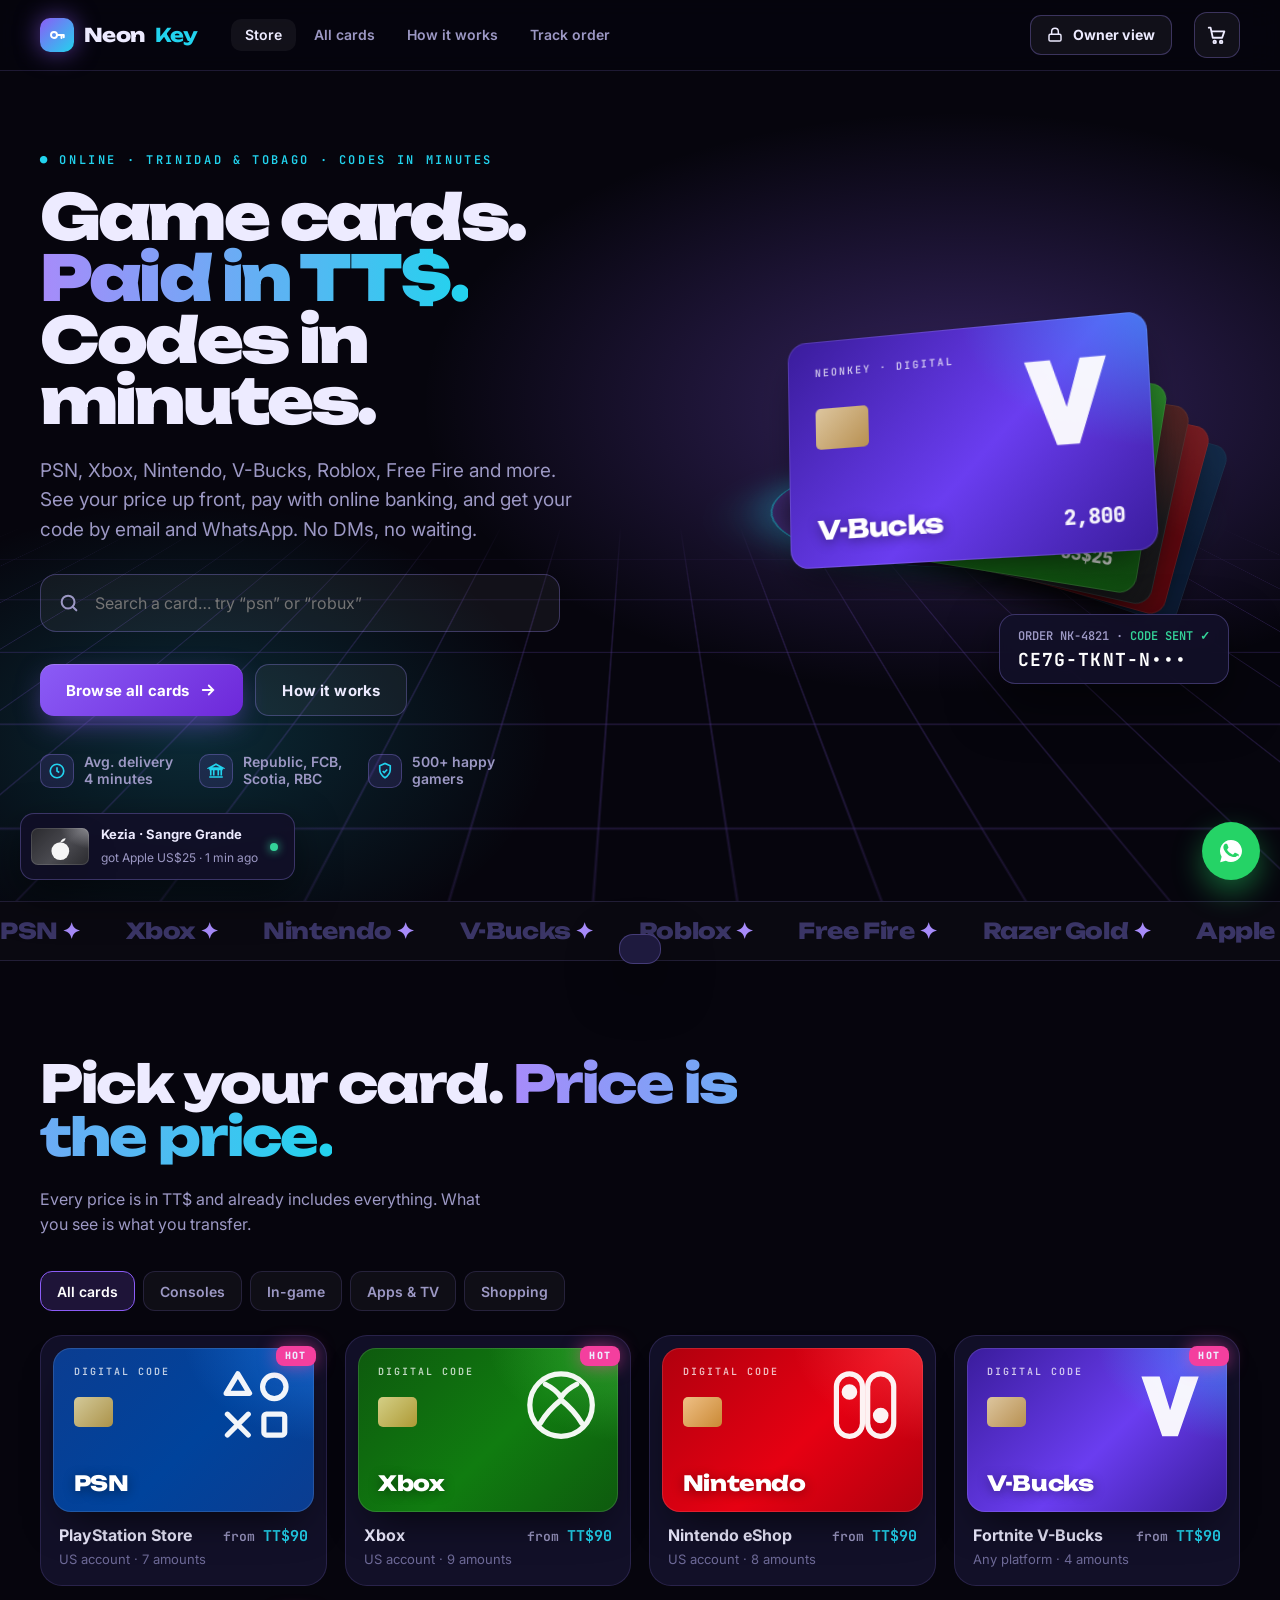
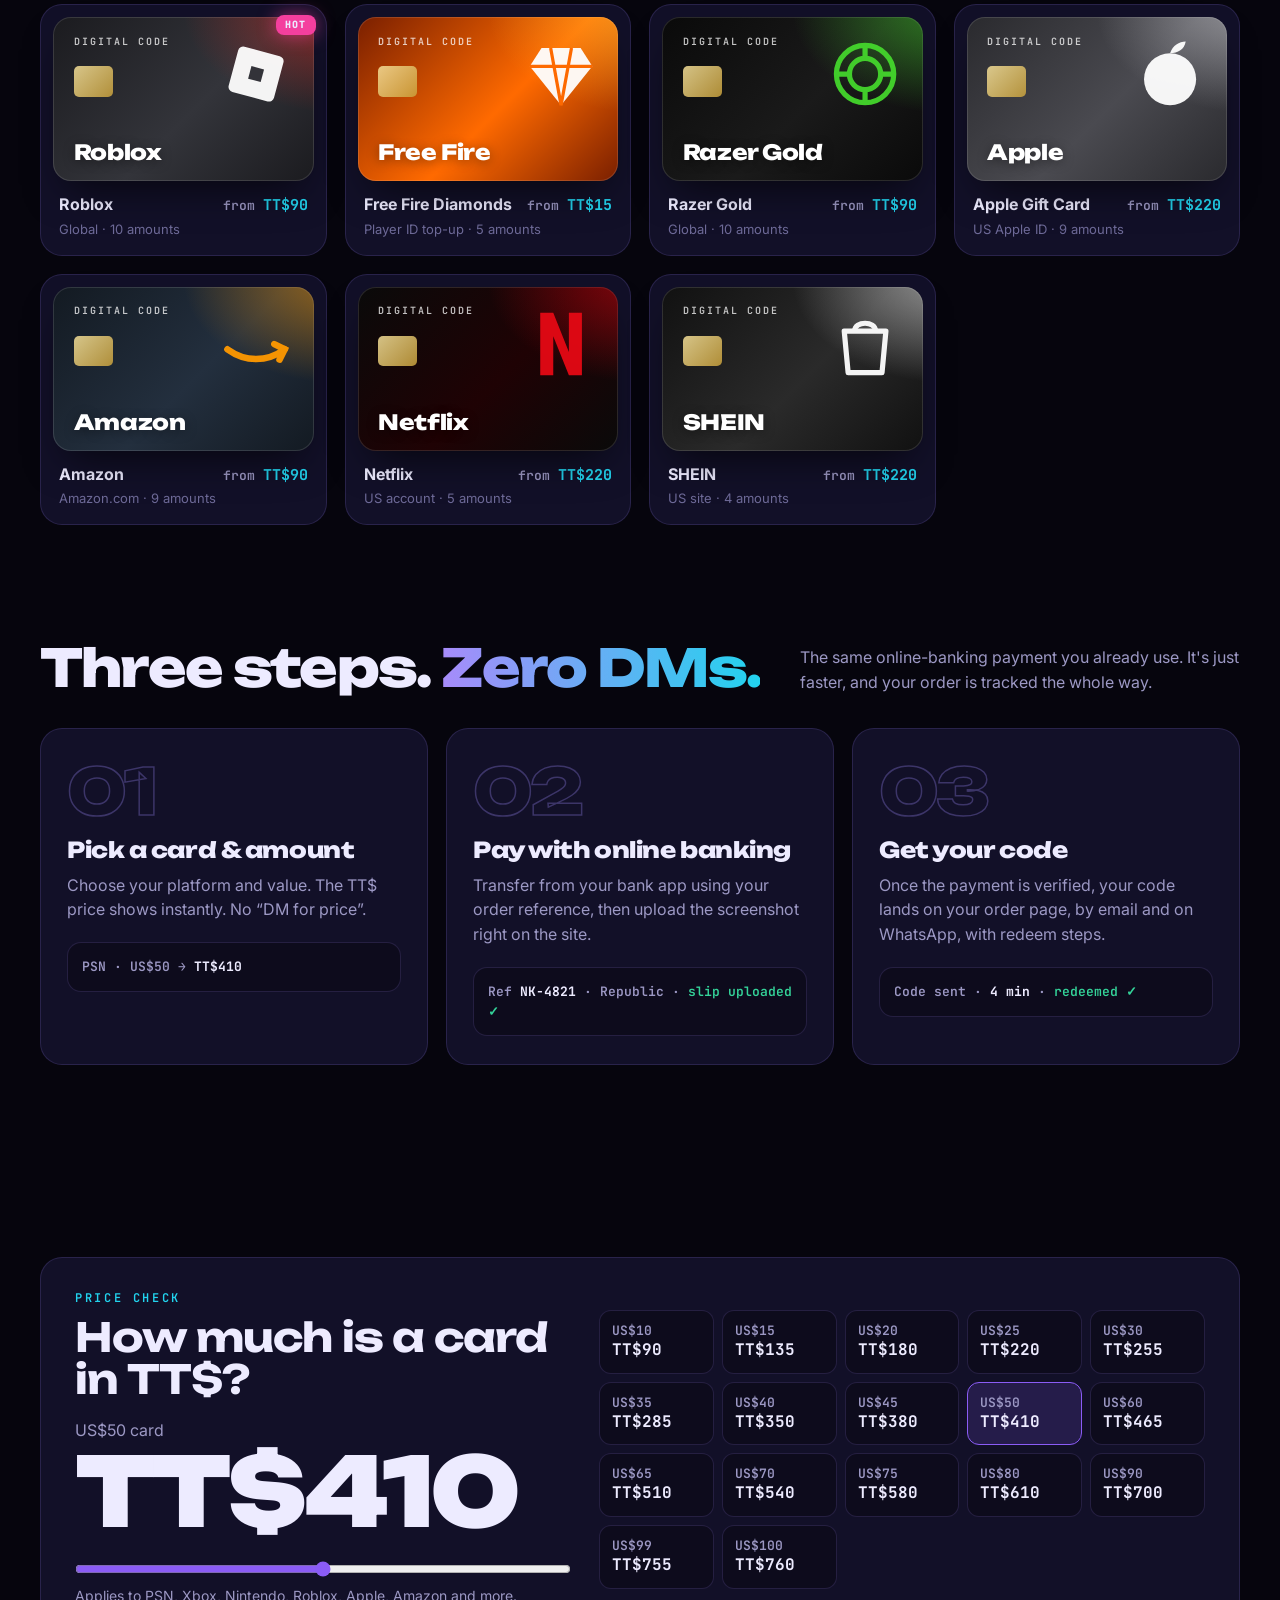
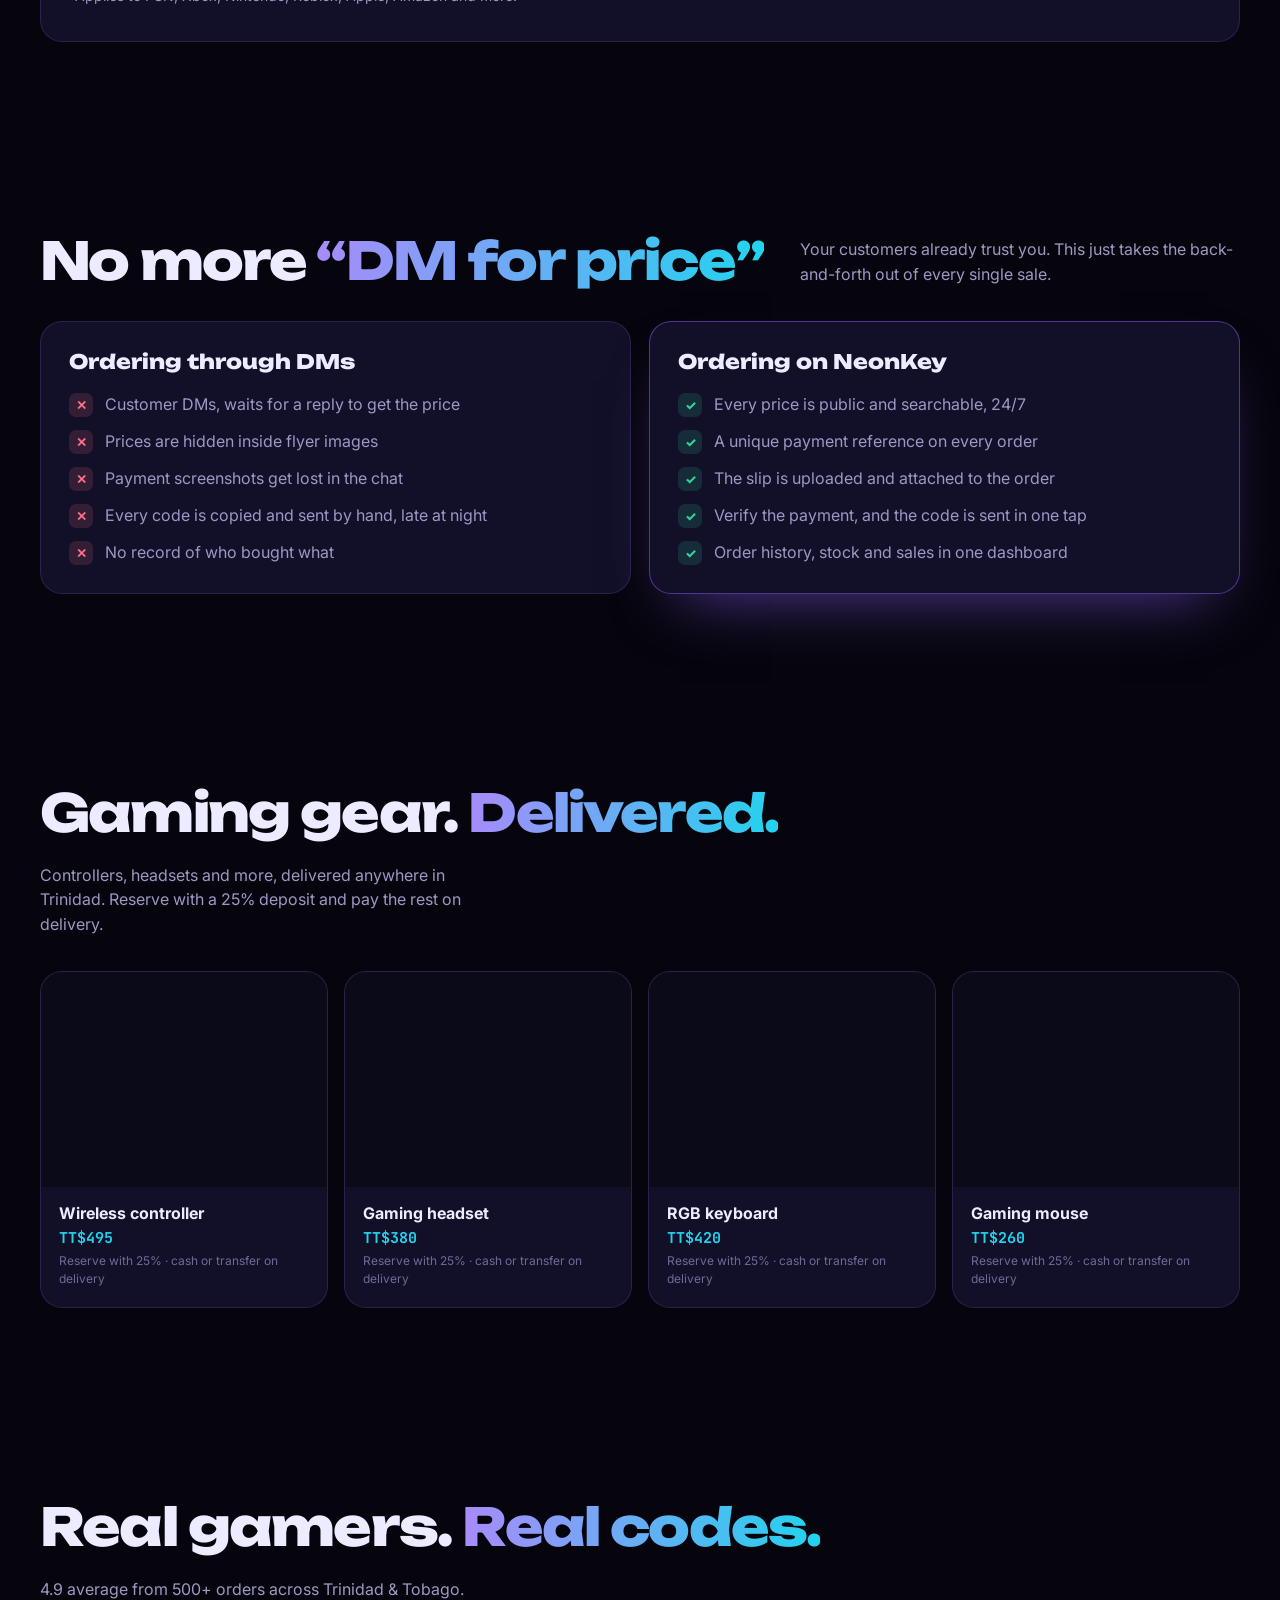
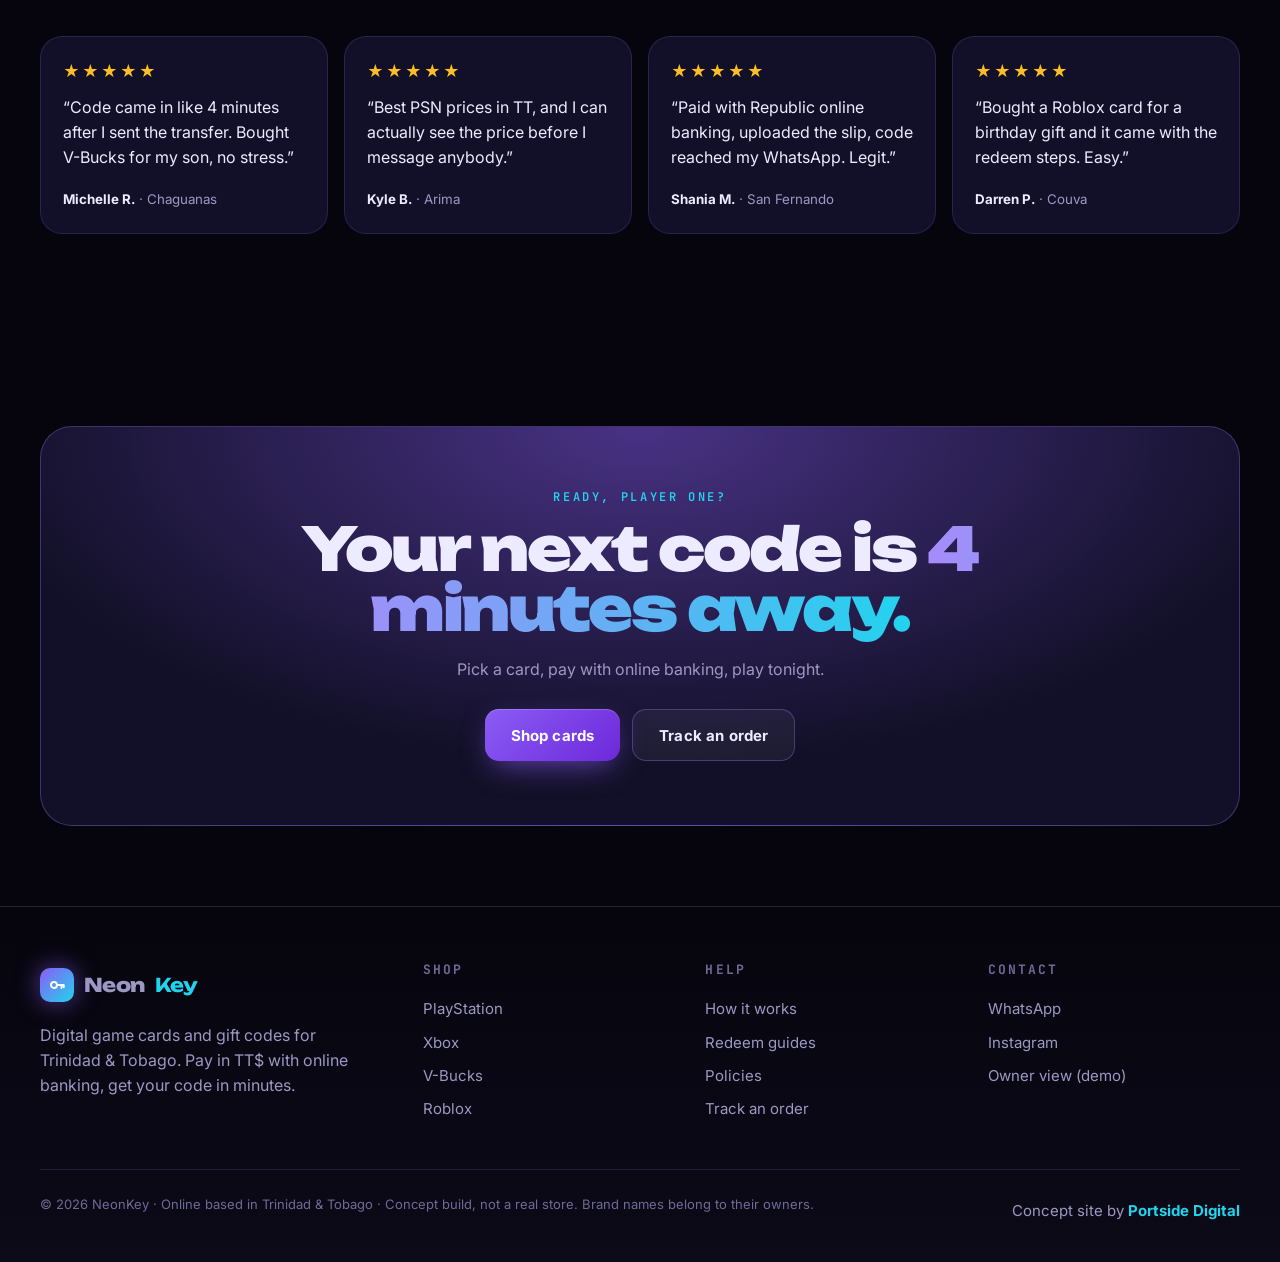
==== index.html @ dd25a206 "NeonKey concept game-card store Co-Authored-By: Claude Opus 5.5 <noreply@anthropic.com>" ====
<!doctype html>
<html lang="en">
<head>
<meta charset="utf-8"><meta name="viewport" content="width=device-width,initial-scale=1">
<title>NeonKey · Digital game cards in TT$</title>
<meta name="description" content="PSN, Xbox, Nintendo, V-Bucks, Roblox and more. Pay in TT$ with online banking and get your code in minutes. Concept site by Portside Digital.">
<meta name="theme-color" content="#06050D">
<link rel="preconnect" href="https://fonts.googleapis.com"><link rel="preconnect" href="https://fonts.gstatic.com" crossorigin>
<link href="https://fonts.googleapis.com/css2?family=Unbounded:wght@500;700;800;900&family=Inter:wght@400;500;600;700;800&family=JetBrains+Mono:wght@500;600;700&display=swap" rel="stylesheet">
<link rel="stylesheet" href="style.css">
<style>
/* hero */
.hero{position:relative;min-height:calc(100svh - 70px);display:grid;align-items:center;overflow:hidden;padding:40px 0 70px}
.hero::before{content:"";position:absolute;inset:0;background:radial-gradient(60% 50% at 75% 40%,rgba(139,92,246,.35),transparent 70%),radial-gradient(40% 40% at 15% 80%,rgba(34,211,238,.18),transparent 70%);pointer-events:none}
.floor{position:absolute;left:-50%;right:-50%;bottom:-10%;height:55%;background-image:linear-gradient(rgba(139,92,246,.35) 1px,transparent 1px),linear-gradient(90deg,rgba(139,92,246,.35) 1px,transparent 1px);background-size:60px 60px;transform:perspective(500px) rotateX(62deg);transform-origin:50% 0;mask-image:linear-gradient(transparent,#000 30%,#000 60%,transparent);animation:floor 6s linear infinite;opacity:.55}
@keyframes floor{to{background-position:0 60px,0 0}}
.hero .wrap{position:relative;display:grid;grid-template-columns:1.05fr .95fr;gap:40px;align-items:center}
.hero h1{font:900 clamp(36px,4.9vw,68px)/.98 var(--hd);letter-spacing:-.045em}
.hero h1 .k{display:inline-block}
.hero .sub{margin-top:24px;max-width:46ch;font-size:clamp(16px,1.6vw,19px);color:var(--mut)}
.hero .cta{display:flex;gap:12px;margin-top:32px;flex-wrap:wrap}
.trust{display:flex;gap:26px;margin-top:38px;flex-wrap:wrap}
.trust div{display:flex;align-items:center;gap:10px;font:600 14px/1.2 var(--bd);color:var(--mut)}
.trust i{width:34px;height:34px;border-radius:10px;display:grid;place-items:center;background:rgba(139,92,246,.14);border:1px solid var(--line2);flex:none}
/* card stack */
.stage3d{position:relative;height:min(560px,62vw);perspective:1400px}
.stack{position:absolute;inset:0;transform-style:preserve-3d;transition:transform .2s ease-out}
.stack .gc{position:absolute;left:50%;top:50%;width:min(360px,62%);margin:0;transform-style:preserve-3d;will-change:transform}
.stack .gc .nm{font-size:clamp(16px,2vw,24px)}
.glowring{position:absolute;left:50%;top:56%;width:70%;aspect-ratio:1;transform:translate(-50%,-50%) rotateX(75deg);border-radius:50%;border:2px solid rgba(34,211,238,.5);box-shadow:0 0 60px rgba(34,211,238,.45),inset 0 0 60px rgba(139,92,246,.45);animation:ring 4s ease-in-out infinite}
@keyframes ring{50%{box-shadow:0 0 90px rgba(34,211,238,.65),inset 0 0 90px rgba(139,92,246,.65)}}
.codepill{position:absolute;right:2%;bottom:12%;z-index:5;padding:14px 18px;border-radius:16px;background:rgba(18,16,40,.9);border:1px solid var(--line2);backdrop-filter:blur(10px);box-shadow:0 20px 50px rgba(0,0,0,.5);font:600 12px/1.3 var(--mono);color:var(--mut)}
.codepill b{display:block;margin-top:6px;font:700 18px/1 var(--mono);color:#fff;letter-spacing:.06em}
.codepill .ok{color:var(--ok)}
@media (max-width:900px){.hero .wrap{grid-template-columns:1fr}.stage3d{height:min(420px,90vw);order:-1}.hero{padding-top:10px}}
/* search */
.search{position:relative;margin-top:30px;max-width:520px}
.search input{width:100%;height:58px;padding:0 20px 0 54px;border-radius:16px;background:rgba(255,255,255,.05);border:1px solid var(--line2);outline:0;font-size:16px}
.search input:focus{border-color:var(--vio);box-shadow:0 0 0 4px rgba(139,92,246,.2)}
.search svg{position:absolute;left:18px;top:18px}
.sugg{position:absolute;left:0;right:0;top:64px;z-index:20;background:var(--bg2);border:1px solid var(--line2);border-radius:16px;overflow:hidden;display:none;box-shadow:0 20px 50px rgba(0,0,0,.5)}
.sugg a{display:flex;align-items:center;gap:14px;padding:10px 14px}.sugg a:hover,.sugg a.sel{background:rgba(139,92,246,.14)}
.sugg .gc{width:64px;border-radius:7px;flex:none}.sugg .gc .nm,.sugg .gc .tg,.sugg .gc .chipx,.sugg .gc .val{display:none}.sugg .gc .gl{width:44%;right:28%;top:20%}
.sugg small{color:var(--mut)}
/* marquee of platforms */
.marq{border-block:1px solid var(--line);overflow:hidden;padding:18px 0;background:rgba(255,255,255,.015)}
.marq .row{display:flex;gap:46px;width:max-content;animation:mq 34s linear infinite}
.marq span{font:800 22px/1 var(--hd);letter-spacing:-.02em;color:#3A3566;white-space:nowrap}
.marq span b{color:var(--vio2)}
@keyframes mq{to{transform:translateX(-50%)}}
/* steps */
.steps{display:grid;grid-template-columns:repeat(3,1fr);gap:18px;counter-reset:s}
.step{position:relative;padding:30px 26px 28px;overflow:hidden}
.step .n{font:800 64px/1 var(--hd);letter-spacing:-.05em;color:transparent;-webkit-text-stroke:1.5px var(--line2)}
.step h3{font:800 22px/1.15 var(--hd);margin:14px 0 10px;letter-spacing:-.02em}
.step p{color:var(--mut)}
.step .mini{margin-top:20px;padding:14px;border-radius:14px;background:var(--bg2);border:1px solid var(--line);font:600 13px/1.5 var(--mono);color:var(--mut)}
.step .mini b{color:var(--txt)}.step .mini .ok{color:var(--ok)}
@media (max-width:860px){.steps{grid-template-columns:1fr}}
/* old vs new */
.vs{display:grid;grid-template-columns:1fr 1fr;gap:18px}
.vs .panel{padding:28px}
.vs h3{font:800 20px/1.2 var(--hd);margin-bottom:18px}
.vs ul{list-style:none;display:grid;gap:12px}
.vs li{display:flex;gap:12px;align-items:flex-start;color:var(--mut)}
.vs li i{flex:none;width:24px;height:24px;border-radius:7px;display:grid;place-items:center;font-style:normal;font-weight:800;font-size:13px;margin-top:1px}
.vs .old li i{background:rgba(251,113,133,.15);color:#FB7185}.vs .new li i{background:rgba(52,211,153,.15);color:var(--ok)}
.vs .new{border-color:rgba(139,92,246,.5);box-shadow:0 30px 60px -30px rgba(139,92,246,.6)}
@media (max-width:760px){.vs{grid-template-columns:1fr}}
/* price check */
.pc{display:grid;grid-template-columns:.9fr 1.1fr;gap:28px;align-items:center;padding:34px}
.pc .big{font:900 clamp(54px,8vw,96px)/1 var(--hd);letter-spacing:-.05em}
.pc .big small{font-size:.32em;color:var(--mut);letter-spacing:0;margin-left:6px}
.pc input[type=range]{width:100%;accent-color:var(--vio);margin:22px 0 8px}
.ladder{display:grid;grid-template-columns:repeat(auto-fill,minmax(110px,1fr));gap:8px}
.ladder div{padding:12px;border-radius:12px;background:var(--bg2);border:1px solid var(--line);font:600 13px/1.3 var(--mono);color:var(--mut);transition:.2s}
.ladder div b{display:block;color:var(--txt);font-size:16px}
.ladder div.on{border-color:var(--vio);background:rgba(139,92,246,.16)}
@media (max-width:860px){.pc{grid-template-columns:1fr}}
/* reviews */
.revs{display:grid;grid-template-columns:repeat(4,1fr);gap:16px}
.rev{padding:22px}
.rev .st{color:var(--warn);letter-spacing:.12em}
.rev p{margin:12px 0 16px}
.rev small{color:var(--mut)}
@media (max-width:1000px){.revs{grid-template-columns:1fr 1fr}}@media (max-width:600px){.revs{grid-template-columns:1fr}}
/* gear */
.gear{display:grid;grid-template-columns:repeat(4,1fr);gap:16px}
.gi{overflow:hidden}
.gi .ph{aspect-ratio:4/3;background:#0B0A18 center/cover}
.gi .b{padding:16px 18px 18px}
.gi h4{font:700 16px/1.25 var(--bd)}.gi .pr{font:700 15px/1 var(--mono);color:var(--cy);margin-top:8px}
.gi small{display:block;color:var(--dim);font-size:12px;margin-top:6px}
@media (max-width:1000px){.gear{grid-template-columns:1fr 1fr}}
/* final cta */
.final{position:relative;overflow:hidden;padding:64px 40px;text-align:center;border-radius:32px;background:radial-gradient(80% 120% at 50% 0%,rgba(139,92,246,.45),transparent 70%),var(--panel);border:1px solid var(--line2)}
.final h2{font:900 clamp(32px,5vw,60px)/1 var(--hd);letter-spacing:-.04em;max-width:16ch;margin:0 auto}
.final p{color:var(--mut);margin:18px auto 28px;max-width:44ch}
</style>
</head>
<body>
<main>
  <section class="hero">
    <div class="floor"></div>
    <div class="wrap">
      <div>
        <div class="eyebrow">● Online · Trinidad & Tobago · Codes in minutes</div>
        <h1 class="hd" style="margin-top:20px">Game cards.<br><span class="grad">Paid in TT$.</span><br>Codes in minutes.</h1>
        <p class="sub">PSN, Xbox, Nintendo, V-Bucks, Roblox, Free Fire and more. See your price up front, pay with online banking, and get your code by email and WhatsApp. No DMs, no waiting.</p>
        <div class="search"><svg width="22" height="22" viewBox="0 0 24 24" fill="none" stroke="#9C98C4" stroke-width="2.2" stroke-linecap="round"><circle cx="11" cy="11" r="7"/><path d="M20 20l-4-4"/></svg><input id="q" placeholder="Search a card… try “psn” or “robux”" autocomplete="off" aria-label="Search cards"><div class="sugg" id="sugg"></div></div>
        <div class="cta"><a class="btn btn-p" href="#cards">Browse all cards <svg width="18" height="18" viewBox="0 0 24 24" fill="none" stroke="currentColor" stroke-width="2.4" stroke-linecap="round"><path d="M5 12h14M13 6l6 6-6 6"/></svg></a><a class="btn btn-g" href="help.html">How it works</a></div>
        <div class="trust">
          <div><i><svg width="18" height="18" viewBox="0 0 24 24" fill="none" stroke="#22D3EE" stroke-width="2.2"><circle cx="12" cy="12" r="9"/><path d="M12 7v5l3 2"/></svg></i>Avg. delivery<br>4 minutes</div>
          <div><i><svg width="18" height="18" viewBox="0 0 24 24" fill="none" stroke="#22D3EE" stroke-width="2.2"><path d="M3 10h18M5 10v8M9 10v8M15 10v8M19 10v8M3 20h18M12 3l9 5H3z"/></svg></i>Republic, FCB,<br>Scotia, RBC</div>
          <div><i><svg width="18" height="18" viewBox="0 0 24 24" fill="none" stroke="#22D3EE" stroke-width="2.2"><path d="M12 21s-7-4.5-7-11V5l7-3 7 3v5c0 6.5-7 11-7 11z"/><path d="M9 12l2 2 4-4"/></svg></i>500+ happy<br>gamers</div>
        </div>
      </div>
      <div class="stage3d" id="stage3d">
        <div class="glowring"></div>
        <div class="stack" id="stack"></div>
        <div class="codepill" id="codepill">ORDER NK-4821 · <span class="ok">CODE SENT ✓</span><b id="cp">CE7G-••••-••••</b></div>
      </div>
    </div>
  </section>

  <div class="marq"><div class="row" id="marq"></div></div>

  <section id="cards">
    <div class="wrap">
      <div class="sh rv"><h2>Pick your card. <span class="grad">Price is the price.</span></h2><p>Every price is in TT$ and already includes everything. What you see is what you transfer.</p></div>
      <div class="chips rv" id="cats" style="margin-bottom:24px"></div>
      <div class="tiles" id="tiles"></div>
    </div>
  </section>

  <section style="padding-top:20px">
    <div class="wrap">
      <div class="sh rv"><h2>Three steps. <span class="grad">Zero DMs.</span></h2><p>The same online-banking payment you already use. It's just faster, and your order is tracked the whole way.</p></div>
      <div class="steps">
        <div class="step panel rv"><div class="n">01</div><h3>Pick a card & amount</h3><p>Choose your platform and value. The TT$ price shows instantly. No “DM for price”.</p><div class="mini">PSN · US$50 → <b>TT$410</b></div></div>
        <div class="step panel rv"><div class="n">02</div><h3>Pay with online banking</h3><p>Transfer from your bank app using your order reference, then upload the screenshot right on the site.</p><div class="mini">Ref <b>NK-4821</b> · Republic · <span class="ok">slip uploaded ✓</span></div></div>
        <div class="step panel rv"><div class="n">03</div><h3>Get your code</h3><p>Once the payment is verified, your code lands on your order page, by email and on WhatsApp, with redeem steps.</p><div class="mini">Code sent · <b>4 min</b> · <span class="ok">redeemed ✓</span></div></div>
      </div>
    </div>
  </section>

  <section>
    <div class="wrap">
      <div class="panel pc rv">
        <div>
          <div class="eyebrow">Price check</div>
          <h2 class="hd" style="font-size:clamp(26px,3.4vw,40px);margin:12px 0 18px">How much is a card in TT$?</h2>
          <div class="muted" id="pcLabel">US$50 card</div>
          <div class="big" id="pcBig">TT$410</div>
          <input type="range" id="pcR" min="0" max="16" value="8" aria-label="Card value">
          <div class="muted" style="font-size:14px">Applies to PSN, Xbox, Nintendo, Roblox, Apple, Amazon and more.</div>
        </div>
        <div class="ladder" id="ladder"></div>
      </div>
    </div>
  </section>

  <section>
    <div class="wrap">
      <div class="sh rv"><h2>No more <span class="grad">“DM for price”</span></h2><p>Your customers already trust you. This just takes the back-and-forth out of every single sale.</p></div>
      <div class="vs">
        <div class="panel old rv"><h3>Ordering through DMs</h3><ul>
          <li><i>✕</i>Customer DMs, waits for a reply to get the price</li><li><i>✕</i>Prices are hidden inside flyer images</li><li><i>✕</i>Payment screenshots get lost in the chat</li><li><i>✕</i>Every code is copied and sent by hand, late at night</li><li><i>✕</i>No record of who bought what</li></ul></div>
        <div class="panel new rv"><h3>Ordering on NeonKey</h3><ul>
          <li><i>✓</i>Every price is public and searchable, 24/7</li><li><i>✓</i>A unique payment reference on every order</li><li><i>✓</i>The slip is uploaded and attached to the order</li><li><i>✓</i>Verify the payment, and the code is sent in one tap</li><li><i>✓</i>Order history, stock and sales in one dashboard</li></ul></div>
      </div>
    </div>
  </section>

  <section>
    <div class="wrap">
      <div class="sh rv"><h2>Gaming gear. <span class="grad">Delivered.</span></h2><p>Controllers, headsets and more, delivered anywhere in Trinidad. Reserve with a 25% deposit and pay the rest on delivery.</p></div>
      <div class="gear" id="gear"></div>
    </div>
  </section>

  <section>
    <div class="wrap">
      <div class="sh rv"><h2>Real gamers. <span class="grad">Real codes.</span></h2><p>4.9 average from 500+ orders across Trinidad & Tobago.</p></div>
      <div class="revs" id="revs"></div>
    </div>
  </section>

  <section style="padding-bottom:40px">
    <div class="wrap"><div class="final rv">
      <div class="eyebrow">Ready, player one?</div>
      <h2 style="margin-top:16px">Your next code is <span class="grad">4 minutes away.</span></h2>
      <p>Pick a card, pay with online banking, play tonight.</p>
      <div style="display:flex;gap:12px;justify-content:center;flex-wrap:wrap"><a class="btn btn-p" href="#cards">Shop cards</a><a class="btn btn-g" href="track.html">Track an order</a></div>
    </div></div>
  </section>
</main>
<script src="data.js"></script>
<script src="shared.js"></script>
<script>
shell('Store');
// ---- 3D card stack: cycles, tilts with the pointer ----
const STACK = ['psn', 'vbucks', 'xbox', 'roblox', 'nintendo'].map(byId);
const VAL = ['US$50', '2,800', 'US$25', 'US$25', 'US$35'];
$('#stack').innerHTML = STACK.map((c, i) => cardArt(c, VAL[i], 'NEONKEY · DIGITAL')).join('');
const cards = $$('#stack .gc'); let front = 0;
function layout() {
  cards.forEach((el, i) => {
    const k = (i - front + cards.length) % cards.length;
    const t = k === 0 ? 'translate(-50%,-62%) translateZ(120px) rotateY(-14deg) rotateX(8deg) rotateZ(-4deg)'
      : `translate(${-50 + k * 9}%,${-56 + k * 5}%) translateZ(${-k * 70}px) rotateY(-22deg) rotateX(10deg) rotateZ(${4 + k * 3}deg)`;
    el.style.transition = 'transform .9s cubic-bezier(.2,.8,.2,1), filter .9s';
    el.style.transform = t; el.style.zIndex = 10 - k; el.style.filter = `brightness(${1 - k * .14}) saturate(${1 - k * .08})`;
  });
}
layout(); setInterval(() => { front = (front + 1) % cards.length; layout(); }, 2600);
const st = $('#stage3d');
st.addEventListener('pointermove', e => { const r = st.getBoundingClientRect(), x = (e.clientX - r.left) / r.width - .5, y = (e.clientY - r.top) / r.height - .5; $('#stack').style.transform = `rotateY(${x * 18}deg) rotateX(${-y * 14}deg)`; });
st.addEventListener('pointerleave', () => $('#stack').style.transform = '');
// code pill "types" a code
const CODES = ['CE7G-TKNT-NACK', '7RQX-9KD2-LMP4', 'XB4N-2H7Q-PW9Z', 'RBX-8842-5531'];
let cpi = 0; setInterval(() => { const c = CODES[cpi++ % CODES.length]; let n = 0; const el = $('#cp'); const iv = setInterval(() => { el.textContent = c.slice(0, n) + c.slice(n).replace(/[A-Z0-9]/g, '•'); if (n++ > c.length) clearInterval(iv); }, 45); }, 3200);
// marquee
const M = CARDS.map(c => `<span>${c.short} <b>✦</b></span>`).join('');
$('#marq').innerHTML = M + M;
// tiles + filters
let cat = 'all';
function tiles() {
  $('#tiles').innerHTML = CARDS.filter(c => cat === 'all' || c.cat === cat).map(c => `<a class="tile" href="card.html?id=${c.id}">${c.hot ? '<span class="hot">HOT</span>' : ''}${cardArt(c)}<div class="meta"><h3>${c.name}</h3><span class="from">from <b>${tt(fromPrice(c))}</b></span></div><div class="rg">${c.region} · ${c.denoms.length} amounts</div></a>`).join('');
}
$('#cats').innerHTML = CATS.map(([k, t]) => `<button class="chip ${k === cat ? 'on' : ''}" data-c="${k}">${t}</button>`).join('');
$$('#cats .chip').forEach(b => b.onclick = () => { cat = b.dataset.c; $$('#cats .chip').forEach(x => x.classList.toggle('on', x === b)); tiles(); });
tiles();
// search
const q = $('#q'), sg = $('#sugg');
const ALIAS = { robux: 'roblox', ps: 'psn', playstation: 'psn', ps5: 'psn', ps4: 'psn', switch: 'nintendo', fortnite: 'vbucks', vbucks: 'vbucks', 'v-bucks': 'vbucks', diamonds: 'freefire', itunes: 'apple', 'game pass': 'xbox', pubg: 'razer', valorant: 'razer' };
q.oninput = () => {
  const s = q.value.trim().toLowerCase(); if (!s) { sg.style.display = 'none'; return; }
  const hit = CARDS.filter(c => (c.name + ' ' + c.short + ' ' + c.id).toLowerCase().includes(s) || Object.entries(ALIAS).some(([a, id]) => a.startsWith(s) && id === c.id));
  sg.innerHTML = hit.length ? hit.map((c, i) => `<a href="card.html?id=${c.id}" class="${i ? '' : 'sel'}">${cardArt(c)}<div><b>${c.name}</b><br><small>from ${tt(fromPrice(c))} · ${c.region}</small></div></a>`).join('') : '<div style="padding:16px;color:#9C98C4">No card found. Message us on WhatsApp and we\'ll source it.</div>';
  sg.style.display = 'block';
};
q.onkeydown = e => { if (e.key === 'Enter') { const a = $('a', sg); if (a) location.href = a.href; } };
document.addEventListener('click', e => { if (!e.target.closest('.search')) sg.style.display = 'none'; });
// price check slider
const LV = Object.entries({ 10: 90, 15: 135, 20: 180, 25: 220, 30: 255, 35: 285, 40: 350, 45: 380, 50: 410, 60: 465, 65: 510, 70: 540, 75: 580, 80: 610, 90: 700, 99: 755, 100: 760 });
$('#ladder').innerHTML = LV.map(([u, t]) => `<div>US$${u}<b>${tt(t)}</b></div>`).join('');
function pc() { const [u, t] = LV[$('#pcR').value]; $('#pcLabel').textContent = `US$${u} card`; $('#pcBig').innerHTML = `TT$${(+t).toLocaleString()}`; $$('#ladder div').forEach((d, i) => d.classList.toggle('on', i == $('#pcR').value)); }
$('#pcR').oninput = pc; pc();
// gear (photos: Unsplash)
const GEAR = [['Wireless controller', 'TT$495', 'photo-1592840496694-26d035b52b48'], ['Gaming headset', 'TT$380', 'photo-1599669454699-248893623440'], ['RGB keyboard', 'TT$420', 'photo-1587829741301-dc798b83add3'], ['Gaming mouse', 'TT$260', 'photo-1527814050087-3793815479db']];
$('#gear').innerHTML = GEAR.map(([n, p, id]) => `<div class="gi panel rv"><div class="ph" style="background-image:url(https://images.unsplash.com/${id}?auto=format&fit=crop&w=700&q=70)"></div><div class="b"><h4>${n}</h4><div class="pr">${p}</div><small>Reserve with 25% · cash or transfer on delivery</small></div></div>`).join('');
// reviews
$('#revs').innerHTML = REVIEWS.map(([t, n, p]) => `<div class="rev panel rv"><div class="st">★★★★★</div><p>“${t}”</p><small><b style="color:#EDEBFF">${n}</b> · ${p}</small></div>`).join('');
reveals();
</script>
</body>
</html>
---- style.css ----
/* NeonKey — concept digital game-card store. Dark arcade UI, violet + cyan neon. */
:root{
  --bg:#06050D;--bg2:#0D0B1C;--panel:#121028;--panel2:#1A1736;--line:rgba(160,140,255,.16);--line2:rgba(160,140,255,.3);
  --txt:#EDEBFF;--mut:#9C98C4;--dim:#6E6A98;--vio:#8B5CF6;--vio2:#A78BFA;--cy:#22D3EE;--mag:#F43F9E;--ok:#34D399;--warn:#FBBF24;
  --r:22px;--hd:'Unbounded',sans-serif;--bd:'Inter',sans-serif;--mono:'JetBrains Mono',monospace;
}
*{box-sizing:border-box;margin:0;padding:0}
html{scroll-behavior:smooth;-webkit-text-size-adjust:100%}
body{background:var(--bg);color:var(--txt);font:400 16px/1.55 var(--bd);overflow-x:hidden;-webkit-font-smoothing:antialiased}
a{color:inherit;text-decoration:none}
button{font:inherit;color:inherit;background:none;border:0;cursor:pointer}
img{display:block;max-width:100%}
input,select,textarea{font:inherit;color:inherit}
::selection{background:var(--vio);color:#fff}
.wrap{width:min(1200px,100% - 40px);margin-inline:auto}
.hd{font-family:var(--hd);letter-spacing:-.02em;line-height:1.05}
.grad{background:linear-gradient(90deg,var(--vio2),var(--cy));-webkit-background-clip:text;background-clip:text;color:transparent}
.eyebrow{font:600 12px/1 var(--mono);letter-spacing:.22em;text-transform:uppercase;color:var(--cy)}
.muted{color:var(--mut)}
/* buttons */
.btn{display:inline-flex;align-items:center;justify-content:center;gap:10px;height:52px;padding:0 26px;border-radius:14px;font:700 15px/1 var(--bd);letter-spacing:.01em;transition:transform .2s cubic-bezier(.2,.8,.2,1),box-shadow .25s,background .2s;white-space:nowrap}
.btn:active{transform:scale(.97)}
.btn-p{background:linear-gradient(135deg,var(--vio),#6D28D9);color:#fff;box-shadow:0 10px 30px -8px rgba(139,92,246,.7),inset 0 1px 0 rgba(255,255,255,.2)}
.btn-p:hover{box-shadow:0 14px 40px -6px rgba(139,92,246,.9),inset 0 1px 0 rgba(255,255,255,.25)}
.btn-g{background:rgba(255,255,255,.05);border:1px solid var(--line2)}
.btn-g:hover{background:rgba(255,255,255,.09)}
.btn-wa{background:#25D366;color:#062E16}
.btn-sm{height:40px;padding:0 16px;border-radius:11px;font-size:14px}
.btn[disabled]{opacity:.45;pointer-events:none}
/* nav */
.nav{position:sticky;top:0;z-index:50;backdrop-filter:blur(16px) saturate(1.4);background:rgba(6,5,13,.72);border-bottom:1px solid var(--line)}
.nav .wrap{display:flex;align-items:center;gap:22px;height:70px}
.logo{display:flex;align-items:center;gap:10px;font:800 19px/1 var(--hd);letter-spacing:-.03em}
.logo i{width:34px;height:34px;border-radius:10px;display:grid;place-items:center;background:linear-gradient(135deg,var(--vio),var(--cy));box-shadow:0 0 24px rgba(139,92,246,.6)}
.logo b{color:var(--cy)}
.nav .links{display:flex;gap:4px;margin-left:12px}
.nav .links a{padding:9px 14px;border-radius:10px;font:600 14px/1 var(--bd);color:var(--mut)}
.nav .links a:hover,.nav .links a.on{color:var(--txt);background:rgba(255,255,255,.05)}
.nav .sp{flex:1}
.cartbtn{position:relative;width:46px;height:46px;border-radius:13px;display:grid;place-items:center;background:rgba(255,255,255,.05);border:1px solid var(--line2)}
.cartbtn .n{position:absolute;top:-6px;right:-6px;min-width:22px;height:22px;padding:0 6px;border-radius:11px;background:var(--mag);font:800 12px/22px var(--bd);text-align:center;box-shadow:0 0 14px var(--mag)}
.cartbtn .n:empty{display:none}
.burger{display:none}
@media (max-width:860px){.nav .links,.nav .owner-link{display:none}.burger{display:grid}}
.mnav{position:fixed;inset:70px 0 auto;z-index:49;background:rgba(10,8,22,.97);border-bottom:1px solid var(--line);padding:12px 20px 20px;display:none;flex-direction:column;gap:4px}
.mnav.open{display:flex}
.mnav a{padding:14px 12px;border-radius:12px;font-weight:600}
.mnav a:hover{background:rgba(255,255,255,.05)}
/* gift-card art */
.gc{position:relative;aspect-ratio:1.586;border-radius:18px;overflow:hidden;background:linear-gradient(135deg,var(--c1),var(--c2) 55%,var(--c1));box-shadow:0 18px 40px -14px rgba(0,0,0,.7),inset 0 0 0 1px rgba(255,255,255,.12);isolation:isolate}
.gc::before{content:"";position:absolute;inset:-40%;background:radial-gradient(closest-side,var(--c3),transparent 70%);opacity:.55;transform:translate(35%,-30%);z-index:-1}
.gc::after{content:"";position:absolute;inset:0;background:linear-gradient(115deg,transparent 30%,rgba(255,255,255,.22) 45%,transparent 60%);transform:translateX(-120%);transition:transform .9s cubic-bezier(.2,.8,.2,1)}
.gc:hover::after,.tile:hover .gc::after{transform:translateX(120%)}
.gc .gl{position:absolute;right:7%;top:11%;width:30%;height:auto;opacity:.95}
.gc .nm{position:absolute;left:8%;bottom:11%;font:800 clamp(14px,2.2vw,21px)/1 var(--hd);letter-spacing:-.02em;color:#fff;text-shadow:0 2px 12px rgba(0,0,0,.4)}
.gc .tg{position:absolute;left:8%;top:12%;font:600 10px/1 var(--mono);letter-spacing:.2em;color:rgba(255,255,255,.75)}
.gc .chipx{position:absolute;left:8%;top:30%;width:15%;aspect-ratio:1.3;border-radius:5px;background:linear-gradient(135deg,#F7E29B,#C9A13B);opacity:.85}
.gc .val{position:absolute;right:8%;bottom:11%;font:800 clamp(13px,2vw,19px)/1 var(--mono);color:#fff;opacity:.95}
/* tiles */
.tiles{display:grid;grid-template-columns:repeat(auto-fill,minmax(250px,1fr));gap:18px}
.tile{display:block;padding:12px;border-radius:var(--r);background:var(--panel);border:1px solid var(--line);transition:transform .25s cubic-bezier(.2,.8,.2,1),border-color .25s,box-shadow .25s}
.tile:hover{transform:translateY(-4px);border-color:var(--line2);box-shadow:0 24px 50px -24px rgba(139,92,246,.6)}
.tile .meta{display:flex;align-items:baseline;justify-content:space-between;gap:10px;padding:14px 6px 4px}
.tile h3{font:700 16px/1.2 var(--bd)}
.tile .from{font:600 13px/1 var(--mono);color:var(--mut);white-space:nowrap}
.tile .from b{color:var(--cy);font-size:15px}
.tile .rg{padding:0 6px 4px;font-size:13px;color:var(--dim)}
.hot{position:absolute;top:10px;right:10px;z-index:2;padding:5px 9px;border-radius:8px;background:var(--mag);font:800 10px/1 var(--mono);letter-spacing:.12em;box-shadow:0 0 18px rgba(244,63,158,.6)}
.tile{position:relative}
/* chips & filters */
.chips{display:flex;flex-wrap:wrap;gap:8px}
.chip{height:40px;padding:0 16px;border-radius:12px;background:rgba(255,255,255,.04);border:1px solid var(--line);font:600 14px/40px var(--bd);color:var(--mut);transition:.2s}
.chip:hover{color:var(--txt);border-color:var(--line2)}
.chip.on{background:rgba(139,92,246,.18);border-color:var(--vio);color:#fff}
/* sections */
section{padding:96px 0}
.sh{display:flex;align-items:end;justify-content:space-between;gap:24px;margin-bottom:34px;flex-wrap:wrap}
.sh h2{font:800 clamp(30px,4.4vw,52px)/1.02 var(--hd);letter-spacing:-.035em;max-width:16ch}
.sh p{max-width:44ch;color:var(--mut)}
/* panels */
.panel{background:var(--panel);border:1px solid var(--line);border-radius:var(--r)}
.field{display:flex;flex-direction:column;gap:7px}
.field label{font:600 13px/1 var(--bd);color:var(--mut)}
.field input,.field select,.field textarea{height:52px;padding:0 16px;border-radius:13px;background:var(--bg2);border:1px solid var(--line2);outline:0;transition:border-color .2s,box-shadow .2s}
.field textarea{height:auto;padding:14px 16px;resize:vertical}
.field input:focus,.field select:focus{border-color:var(--vio);box-shadow:0 0 0 4px rgba(139,92,246,.2)}
.field .err{font-size:12px;color:#FB7185;display:none}
.field.bad input{border-color:#FB7185}.field.bad .err{display:block}
/* cart drawer */
.scrim{position:fixed;inset:0;z-index:80;background:rgba(3,2,10,.6);backdrop-filter:blur(4px);opacity:0;pointer-events:none;transition:opacity .3s}
.scrim.open{opacity:1;pointer-events:auto}
.drawer{position:fixed;top:0;right:0;bottom:0;z-index:81;width:min(440px,100%);background:var(--bg2);border-left:1px solid var(--line2);display:flex;flex-direction:column;transform:translateX(102%);transition:transform .45s cubic-bezier(.2,.8,.2,1)}
.drawer.open{transform:none}
.drawer .dh{display:flex;align-items:center;justify-content:space-between;padding:22px 24px;border-bottom:1px solid var(--line)}
.drawer .dh h3{font:800 20px/1 var(--hd)}
.drawer .items{flex:1;overflow:auto;padding:12px 18px}
.ci{display:grid;grid-template-columns:86px 1fr auto;gap:14px;align-items:center;padding:12px 6px;border-bottom:1px solid var(--line)}
.ci .gc{border-radius:10px}.ci .gc .nm{font-size:9px}.ci .gc .gl{width:34%}.ci .gc .tg,.ci .gc .chipx,.ci .gc .val{display:none}
.ci h4{font:700 15px/1.2 var(--bd)}.ci small{color:var(--mut);font-size:13px}
.qty{display:inline-flex;align-items:center;margin-top:8px;border:1px solid var(--line2);border-radius:10px;overflow:hidden}
.qty button{width:32px;height:30px}.qty button:hover{background:rgba(255,255,255,.07)}.qty span{min-width:26px;text-align:center;font:700 14px/1 var(--mono)}
.ci .pr{font:700 15px/1 var(--mono);text-align:right}
.ci .rm{display:block;margin-top:10px;font-size:12px;color:var(--dim)}.ci .rm:hover{color:#FB7185}
.drawer .df{padding:20px 24px 26px;border-top:1px solid var(--line);display:grid;gap:12px}
.tot{display:flex;justify-content:space-between;align-items:baseline;font:800 22px/1 var(--hd)}
.tot small{font:500 13px/1 var(--bd);color:var(--mut)}
.empty{text-align:center;padding:60px 20px;color:var(--mut)}
/* toast */
.toast{position:fixed;left:50%;bottom:26px;z-index:90;transform:translate(-50%,calc(100% + 60px));display:flex;align-items:center;gap:12px;padding:14px 20px;border-radius:14px;background:#1E1A3E;border:1px solid var(--line2);box-shadow:0 20px 50px rgba(0,0,0,.5);font-weight:600;transition:transform .45s cubic-bezier(.2,.8,.2,1)}
.toast.on{transform:translate(-50%,0)}
/* live ticker */
.ticker{position:fixed;left:20px;bottom:20px;z-index:40;display:flex;align-items:center;gap:12px;padding:10px 16px 10px 10px;border-radius:14px;background:rgba(18,16,40,.92);border:1px solid var(--line2);backdrop-filter:blur(10px);box-shadow:0 16px 40px rgba(0,0,0,.5);transform:translateY(calc(100% + 60px));transition:transform .5s cubic-bezier(.2,.8,.2,1);max-width:calc(100% - 100px)}
.ticker.on{transform:none}
.ticker .gc{width:58px;border-radius:7px;flex:none}.ticker .gc .nm,.ticker .gc .tg,.ticker .gc .chipx,.ticker .gc .val{display:none}.ticker .gc .gl{width:46%;right:27%;top:22%}
.ticker b{display:block;font-size:13px}.ticker small{font-size:12px;color:var(--mut)}
.ticker .dot{width:8px;height:8px;border-radius:50%;background:var(--ok);box-shadow:0 0 10px var(--ok);flex:none}
/* wa fab */
.fab{position:fixed;right:20px;bottom:20px;z-index:41;width:58px;height:58px;border-radius:50%;display:grid;place-items:center;background:#25D366;box-shadow:0 12px 30px rgba(37,211,102,.45)}
/* footer */
footer{border-top:1px solid var(--line);padding:56px 0 34px;margin-top:40px;background:linear-gradient(180deg,transparent,rgba(139,92,246,.05))}
footer .cols{display:grid;grid-template-columns:1.4fr 1fr 1fr 1fr;gap:30px}
footer h5{font:700 13px/1 var(--mono);letter-spacing:.16em;text-transform:uppercase;color:var(--dim);margin-bottom:16px}
footer a{display:block;color:var(--mut);padding:5px 0;font-size:15px}footer a:hover{color:var(--txt)}
.foot-base{display:flex;justify-content:space-between;gap:20px;flex-wrap:wrap;margin-top:44px;padding-top:24px;border-top:1px solid var(--line);font-size:13px;color:var(--dim)}
.credit b{color:var(--cy)}
@media (max-width:760px){footer .cols{grid-template-columns:1fr 1fr}section{padding:70px 0}}
/* reveal */
.rv{opacity:0;transform:translateY(26px);transition:opacity .8s cubic-bezier(.2,.8,.2,1),transform .8s cubic-bezier(.2,.8,.2,1)}
.rv.in{opacity:1;transform:none}
@media (prefers-reduced-motion:reduce){.rv{opacity:1;transform:none;transition:none}*{scroll-behavior:auto}}
@media (max-width:600px){.tiles{grid-template-columns:1fr 1fr;gap:10px}.tile{padding:8px;border-radius:16px}.tile .meta{flex-direction:column;align-items:flex-start;gap:6px;padding:10px 4px 2px}.tile h3{font-size:14px}.tile .rg{display:none}.gc .tg{font-size:7px}.hot{top:6px;right:6px;padding:4px 6px;font-size:9px}}
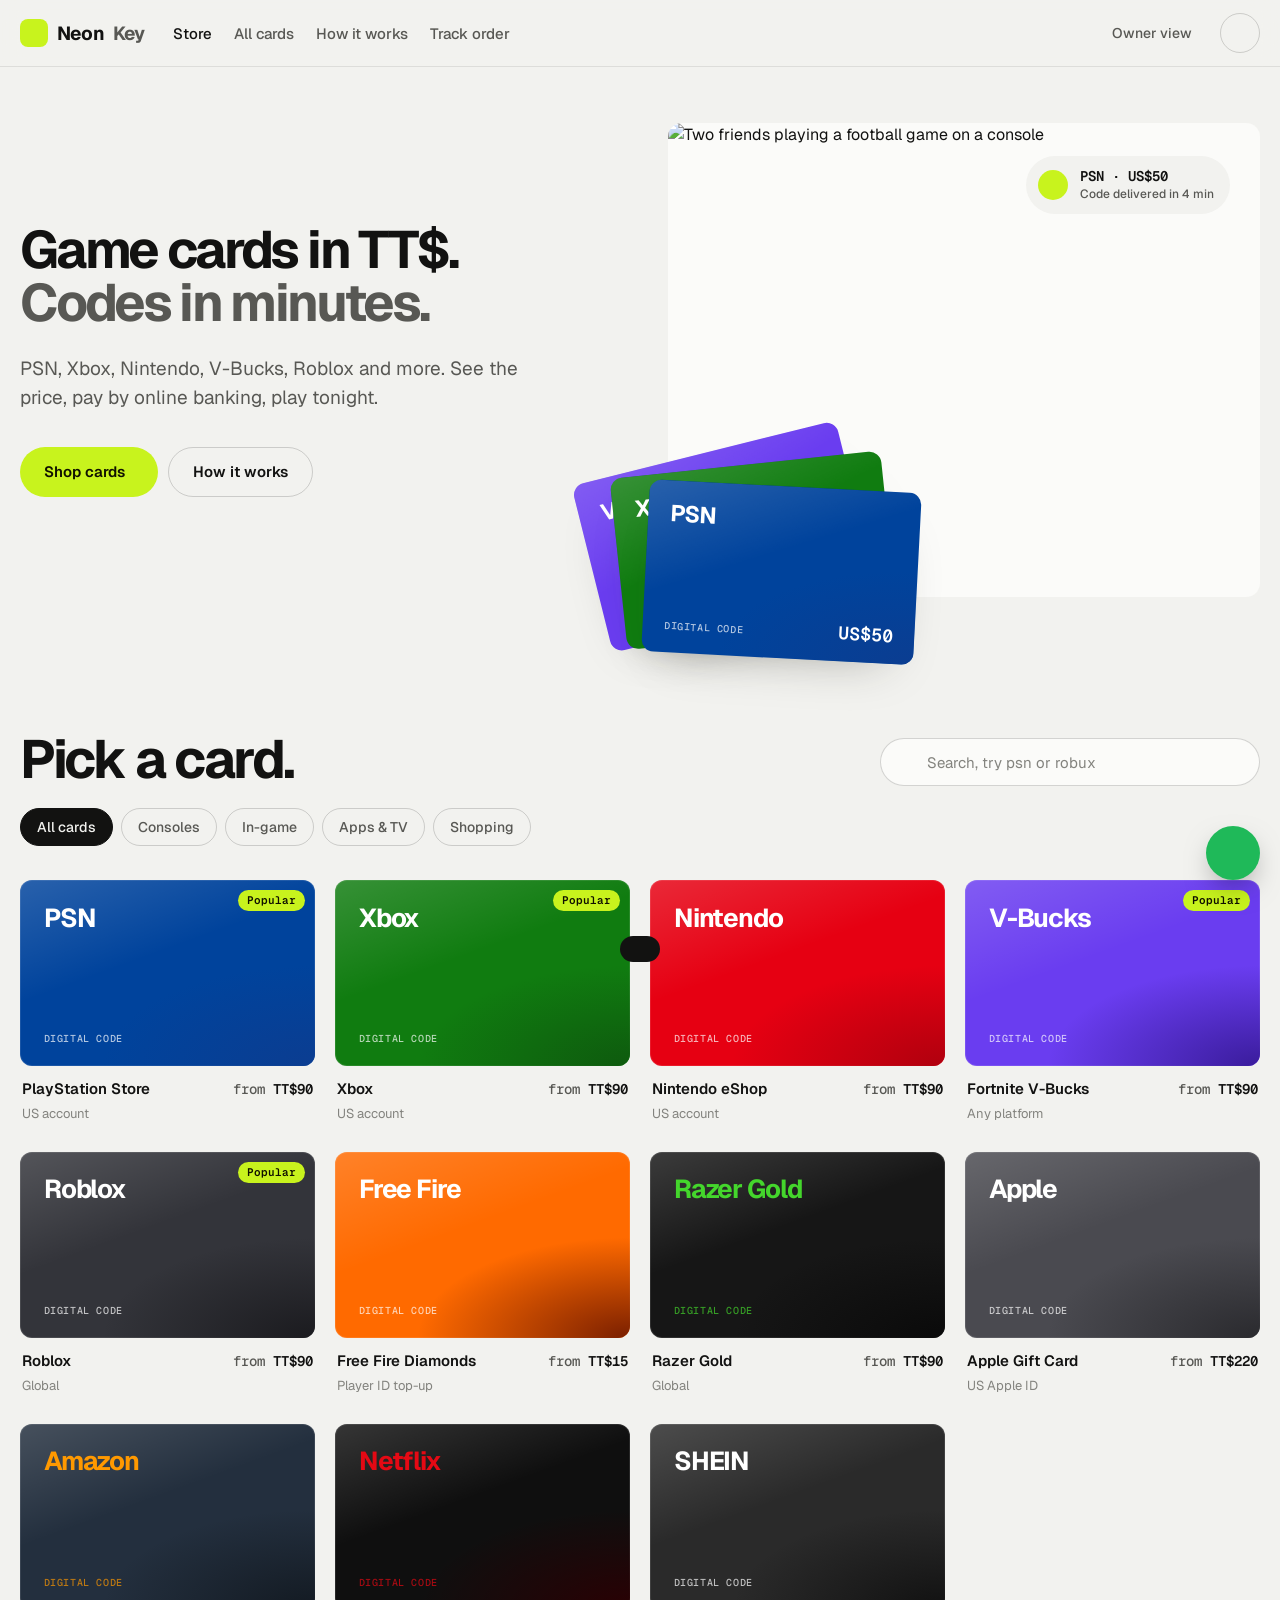
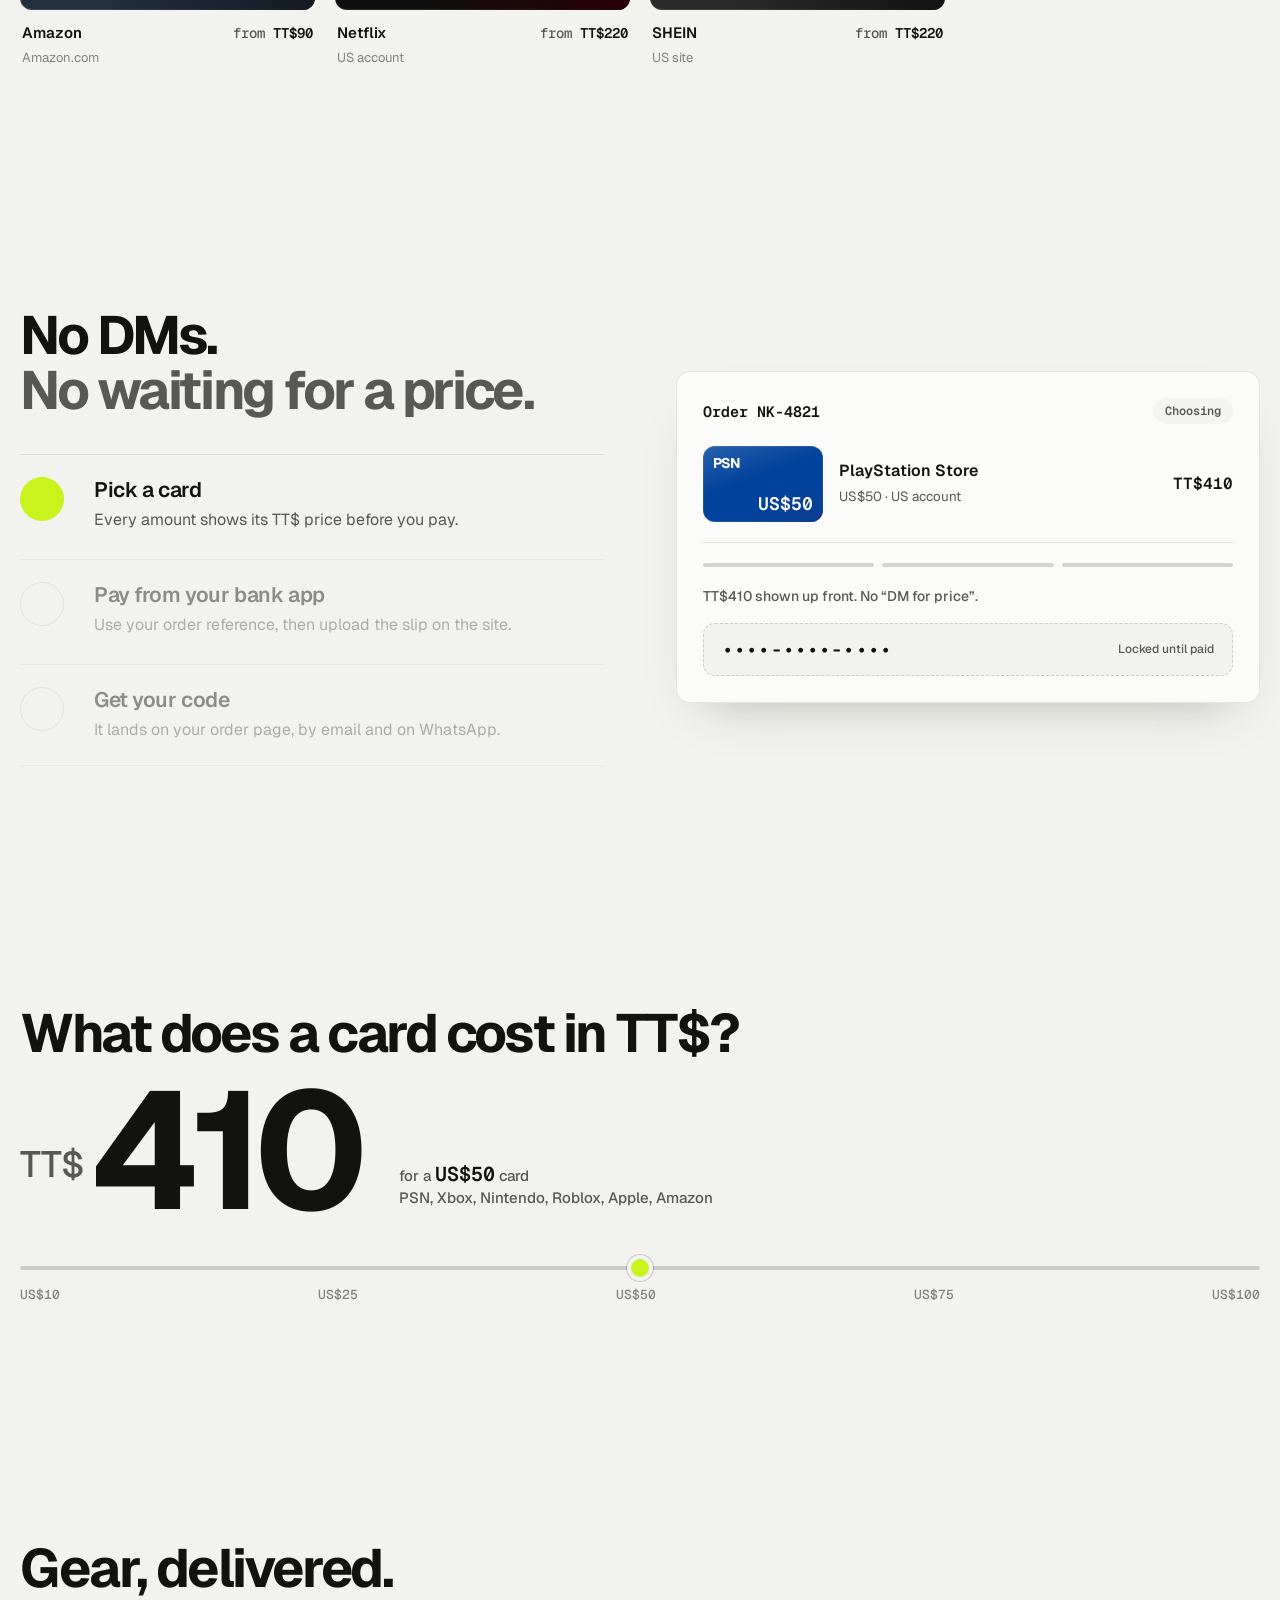
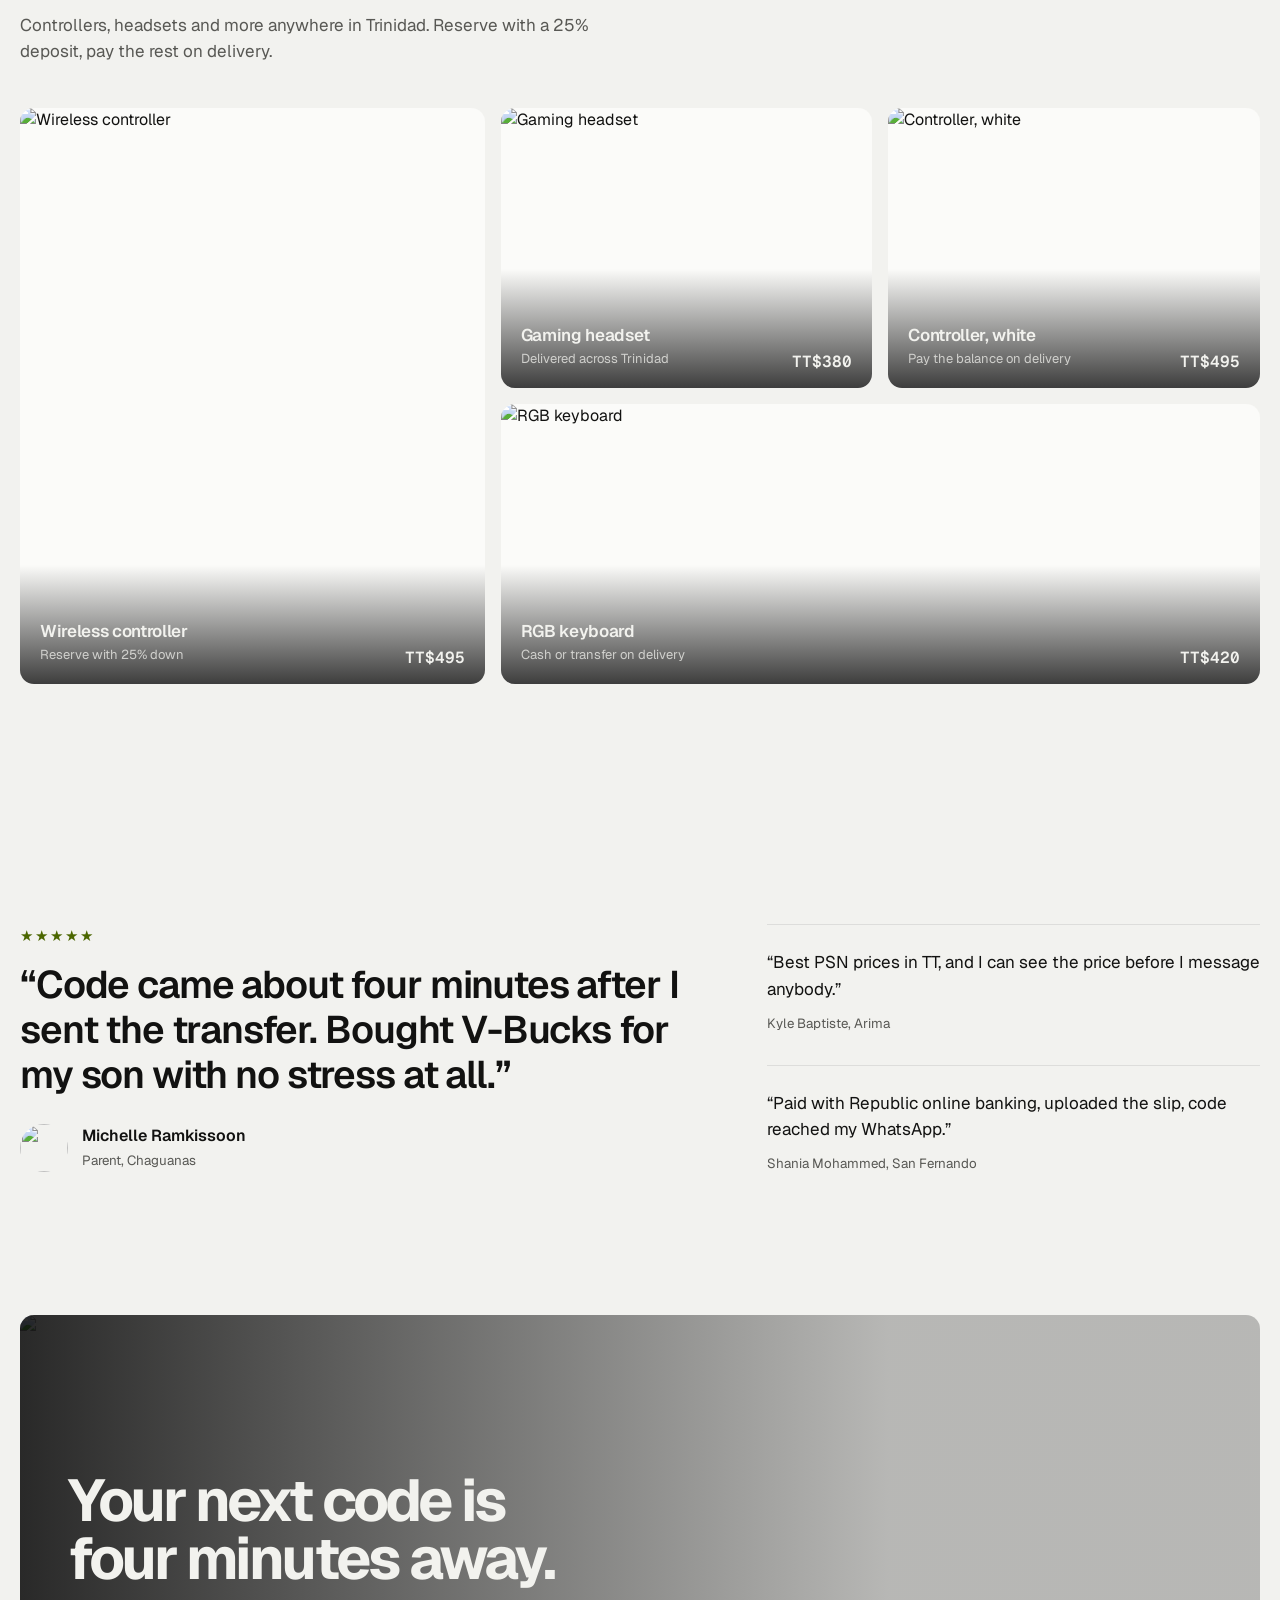
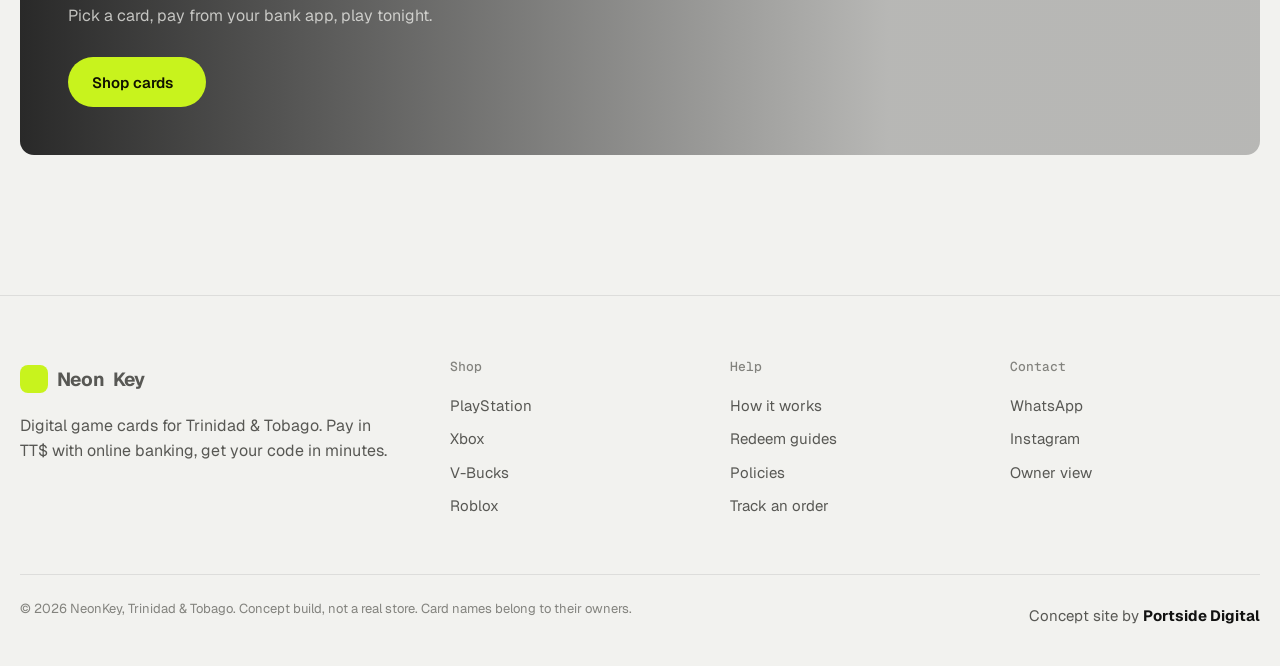
==== commit dbbc2b46: "Redesign: retail look, single accent, real photos, light + dark Co-Authored-By: Claude Opus 5.5 <nor" ====
--- a/index.html
+++ b/index.html
@@ -2,196 +2,203 @@
 <html lang="en">
 <head>
 <meta charset="utf-8"><meta name="viewport" content="width=device-width,initial-scale=1">
-<title>NeonKey · Digital game cards in TT$</title>
+<title>NeonKey | Game cards in TT$</title>
 <meta name="description" content="PSN, Xbox, Nintendo, V-Bucks, Roblox and more. Pay in TT$ with online banking and get your code in minutes. Concept site by Portside Digital.">
-<meta name="theme-color" content="#06050D">
+<meta name="theme-color" content="#0C0C0D" media="(prefers-color-scheme: dark)"><meta name="theme-color" content="#F2F2EF" media="(prefers-color-scheme: light)">
 <link rel="preconnect" href="https://fonts.googleapis.com"><link rel="preconnect" href="https://fonts.gstatic.com" crossorigin>
-<link href="https://fonts.googleapis.com/css2?family=Unbounded:wght@500;700;800;900&family=Inter:wght@400;500;600;700;800&family=JetBrains+Mono:wght@500;600;700&display=swap" rel="stylesheet">
+<link href="https://fonts.googleapis.com/css2?family=Geist:wght@400;500;600;700;800&family=Geist+Mono:wght@400;500;600&display=swap" rel="stylesheet">
+<link rel="stylesheet" href="https://cdn.jsdelivr.net/npm/@tabler/icons-webfont@3.19.0/dist/tabler-icons.min.css">
+<link rel="preload" as="image" href="https://images.unsplash.com/photo-1493711662062-fa541adb3fc8?auto=format&fit=crop&w=1400&q=75">
 <link rel="stylesheet" href="style.css">
 <style>
-/* hero */
-.hero{position:relative;min-height:calc(100svh - 70px);display:grid;align-items:center;overflow:hidden;padding:40px 0 70px}
-.hero::before{content:"";position:absolute;inset:0;background:radial-gradient(60% 50% at 75% 40%,rgba(139,92,246,.35),transparent 70%),radial-gradient(40% 40% at 15% 80%,rgba(34,211,238,.18),transparent 70%);pointer-events:none}
-.floor{position:absolute;left:-50%;right:-50%;bottom:-10%;height:55%;background-image:linear-gradient(rgba(139,92,246,.35) 1px,transparent 1px),linear-gradient(90deg,rgba(139,92,246,.35) 1px,transparent 1px);background-size:60px 60px;transform:perspective(500px) rotateX(62deg);transform-origin:50% 0;mask-image:linear-gradient(transparent,#000 30%,#000 60%,transparent);animation:floor 6s linear infinite;opacity:.55}
-@keyframes floor{to{background-position:0 60px,0 0}}
-.hero .wrap{position:relative;display:grid;grid-template-columns:1.05fr .95fr;gap:40px;align-items:center}
-.hero h1{font:900 clamp(36px,4.9vw,68px)/.98 var(--hd);letter-spacing:-.045em}
-.hero h1 .k{display:inline-block}
-.hero .sub{margin-top:24px;max-width:46ch;font-size:clamp(16px,1.6vw,19px);color:var(--mut)}
-.hero .cta{display:flex;gap:12px;margin-top:32px;flex-wrap:wrap}
-.trust{display:flex;gap:26px;margin-top:38px;flex-wrap:wrap}
-.trust div{display:flex;align-items:center;gap:10px;font:600 14px/1.2 var(--bd);color:var(--mut)}
-.trust i{width:34px;height:34px;border-radius:10px;display:grid;place-items:center;background:rgba(139,92,246,.14);border:1px solid var(--line2);flex:none}
-/* card stack */
-.stage3d{position:relative;height:min(560px,62vw);perspective:1400px}
-.stack{position:absolute;inset:0;transform-style:preserve-3d;transition:transform .2s ease-out}
-.stack .gc{position:absolute;left:50%;top:50%;width:min(360px,62%);margin:0;transform-style:preserve-3d;will-change:transform}
-.stack .gc .nm{font-size:clamp(16px,2vw,24px)}
-.glowring{position:absolute;left:50%;top:56%;width:70%;aspect-ratio:1;transform:translate(-50%,-50%) rotateX(75deg);border-radius:50%;border:2px solid rgba(34,211,238,.5);box-shadow:0 0 60px rgba(34,211,238,.45),inset 0 0 60px rgba(139,92,246,.45);animation:ring 4s ease-in-out infinite}
-@keyframes ring{50%{box-shadow:0 0 90px rgba(34,211,238,.65),inset 0 0 90px rgba(139,92,246,.65)}}
-.codepill{position:absolute;right:2%;bottom:12%;z-index:5;padding:14px 18px;border-radius:16px;background:rgba(18,16,40,.9);border:1px solid var(--line2);backdrop-filter:blur(10px);box-shadow:0 20px 50px rgba(0,0,0,.5);font:600 12px/1.3 var(--mono);color:var(--mut)}
-.codepill b{display:block;margin-top:6px;font:700 18px/1 var(--mono);color:#fff;letter-spacing:.06em}
-.codepill .ok{color:var(--ok)}
-@media (max-width:900px){.hero .wrap{grid-template-columns:1fr}.stage3d{height:min(420px,90vw);order:-1}.hero{padding-top:10px}}
-/* search */
-.search{position:relative;margin-top:30px;max-width:520px}
-.search input{width:100%;height:58px;padding:0 20px 0 54px;border-radius:16px;background:rgba(255,255,255,.05);border:1px solid var(--line2);outline:0;font-size:16px}
-.search input:focus{border-color:var(--vio);box-shadow:0 0 0 4px rgba(139,92,246,.2)}
-.search svg{position:absolute;left:18px;top:18px}
-.sugg{position:absolute;left:0;right:0;top:64px;z-index:20;background:var(--bg2);border:1px solid var(--line2);border-radius:16px;overflow:hidden;display:none;box-shadow:0 20px 50px rgba(0,0,0,.5)}
-.sugg a{display:flex;align-items:center;gap:14px;padding:10px 14px}.sugg a:hover,.sugg a.sel{background:rgba(139,92,246,.14)}
-.sugg .gc{width:64px;border-radius:7px;flex:none}.sugg .gc .nm,.sugg .gc .tg,.sugg .gc .chipx,.sugg .gc .val{display:none}.sugg .gc .gl{width:44%;right:28%;top:20%}
+/* ---------- hero: asymmetric split, real photo, real product (gift cards) overlapping it ---------- */
+.hero{padding:56px 0 96px}
+.hero .wrap{display:grid;grid-template-columns:1fr 1fr;gap:56px;align-items:center}
+.hero h1{font:700 clamp(38px,4.1vw,60px)/1.02 var(--hd);letter-spacing:-.05em}
+.hero h1 span{color:var(--mut)}
+.hero .sub{margin-top:24px;max-width:40ch;font-size:clamp(17px,1.5vw,19px);color:var(--mut)}
+.hero .cta{display:flex;gap:10px;margin-top:34px;flex-wrap:wrap}
+.shot{position:relative}
+.shot .ph{aspect-ratio:5/4;border-radius:var(--r);overflow:hidden;background:var(--panel)}
+.shot .ph img{width:100%;height:100%;object-fit:cover;transform:scale(1.04);transition:transform 1.6s cubic-bezier(.16,1,.3,1)}
+.shot.in .ph img{transform:none}
+.fan{position:absolute;left:-9%;bottom:-11%;width:46%;aspect-ratio:1.586}
+.fan .gc{position:absolute;inset:0;box-shadow:var(--shadow);transform-origin:20% 90%;transition:transform 1.1s cubic-bezier(.16,1,.3,1)}
+.fan .gc .nm{font-size:clamp(16px,1.8vw,24px)}
+.fan .gc:nth-child(1){transform:rotate(-14deg) translate(-2%,-6%)}
+.fan .gc:nth-child(2){transform:rotate(-6deg) translate(4%,-2%)}
+.fan .gc:nth-child(3){transform:rotate(3deg) translate(10%,2%)}
+.shot:not(.in) .fan .gc{transform:rotate(0) translate(0,20%)}
+.delivered{position:absolute;right:5%;top:7%;display:flex;align-items:center;gap:12px;padding:12px 16px 12px 12px;border-radius:999px;background:var(--bg);box-shadow:var(--shadow);font:500 14px/1.2 var(--bd);opacity:0;transform:translateY(-8px);transition:opacity .6s .9s,transform .6s .9s cubic-bezier(.16,1,.3,1)}
+.shot.in .delivered{opacity:1;transform:none}
+.delivered i{width:30px;height:30px;border-radius:50%;display:grid;place-items:center;background:var(--acc);color:var(--acc-ink);font-size:17px}
+.delivered b{display:block;font:600 14px/1.2 var(--mono)}
+.delivered small{color:var(--mut);font-size:12px}
+@media (max-width:900px){.hero{padding:28px 0 80px}.hero .wrap{grid-template-columns:1fr;gap:40px}.fan{left:-3%;width:52%}}
+/* ---------- catalogue ---------- */
+.cat-head{display:flex;justify-content:space-between;align-items:flex-end;gap:24px;flex-wrap:wrap;margin-bottom:22px}
+.cat-head h2{font:700 clamp(32px,4.2vw,56px)/1 var(--hd);letter-spacing:-.045em}
+.search{position:relative;width:min(380px,100%)}
+.search input{width:100%;height:48px;padding:0 18px 0 46px;border-radius:999px;background:var(--panel);border:1px solid var(--line2);outline:0;font-size:15px}
+.search input::placeholder{color:var(--dim)}
+.search input:focus{border-color:var(--txt)}
+.search .ti{position:absolute;left:17px;top:15px;font-size:18px;color:var(--mut)}
+.sugg{position:absolute;left:0;right:0;top:56px;z-index:20;background:var(--bg);border:1px solid var(--line2);border-radius:var(--r);overflow:hidden;display:none;box-shadow:var(--shadow)}
+.sugg a{display:flex;align-items:center;gap:14px;padding:10px 12px}.sugg a:hover,.sugg a.sel{background:var(--panel)}
+.sugg .gc{width:70px;border-radius:6px;flex:none}.sugg .gc .nm{font-size:10px}.sugg .gc .tg,.sugg .gc .val{display:none}
 .sugg small{color:var(--mut)}
-/* marquee of platforms */
-.marq{border-block:1px solid var(--line);overflow:hidden;padding:18px 0;background:rgba(255,255,255,.015)}
-.marq .row{display:flex;gap:46px;width:max-content;animation:mq 34s linear infinite}
-.marq span{font:800 22px/1 var(--hd);letter-spacing:-.02em;color:#3A3566;white-space:nowrap}
-.marq span b{color:var(--vio2)}
-@keyframes mq{to{transform:translateX(-50%)}}
-/* steps */
-.steps{display:grid;grid-template-columns:repeat(3,1fr);gap:18px;counter-reset:s}
-.step{position:relative;padding:30px 26px 28px;overflow:hidden}
-.step .n{font:800 64px/1 var(--hd);letter-spacing:-.05em;color:transparent;-webkit-text-stroke:1.5px var(--line2)}
-.step h3{font:800 22px/1.15 var(--hd);margin:14px 0 10px;letter-spacing:-.02em}
-.step p{color:var(--mut)}
-.step .mini{margin-top:20px;padding:14px;border-radius:14px;background:var(--bg2);border:1px solid var(--line);font:600 13px/1.5 var(--mono);color:var(--mut)}
-.step .mini b{color:var(--txt)}.step .mini .ok{color:var(--ok)}
-@media (max-width:860px){.steps{grid-template-columns:1fr}}
-/* old vs new */
-.vs{display:grid;grid-template-columns:1fr 1fr;gap:18px}
-.vs .panel{padding:28px}
-.vs h3{font:800 20px/1.2 var(--hd);margin-bottom:18px}
-.vs ul{list-style:none;display:grid;gap:12px}
-.vs li{display:flex;gap:12px;align-items:flex-start;color:var(--mut)}
-.vs li i{flex:none;width:24px;height:24px;border-radius:7px;display:grid;place-items:center;font-style:normal;font-weight:800;font-size:13px;margin-top:1px}
-.vs .old li i{background:rgba(251,113,133,.15);color:#FB7185}.vs .new li i{background:rgba(52,211,153,.15);color:var(--ok)}
-.vs .new{border-color:rgba(139,92,246,.5);box-shadow:0 30px 60px -30px rgba(139,92,246,.6)}
-@media (max-width:760px){.vs{grid-template-columns:1fr}}
-/* price check */
-.pc{display:grid;grid-template-columns:.9fr 1.1fr;gap:28px;align-items:center;padding:34px}
-.pc .big{font:900 clamp(54px,8vw,96px)/1 var(--hd);letter-spacing:-.05em}
-.pc .big small{font-size:.32em;color:var(--mut);letter-spacing:0;margin-left:6px}
-.pc input[type=range]{width:100%;accent-color:var(--vio);margin:22px 0 8px}
-.ladder{display:grid;grid-template-columns:repeat(auto-fill,minmax(110px,1fr));gap:8px}
-.ladder div{padding:12px;border-radius:12px;background:var(--bg2);border:1px solid var(--line);font:600 13px/1.3 var(--mono);color:var(--mut);transition:.2s}
-.ladder div b{display:block;color:var(--txt);font-size:16px}
-.ladder div.on{border-color:var(--vio);background:rgba(139,92,246,.16)}
-@media (max-width:860px){.pc{grid-template-columns:1fr}}
-/* reviews */
-.revs{display:grid;grid-template-columns:repeat(4,1fr);gap:16px}
-.rev{padding:22px}
-.rev .st{color:var(--warn);letter-spacing:.12em}
-.rev p{margin:12px 0 16px}
-.rev small{color:var(--mut)}
-@media (max-width:1000px){.revs{grid-template-columns:1fr 1fr}}@media (max-width:600px){.revs{grid-template-columns:1fr}}
-/* gear */
-.gear{display:grid;grid-template-columns:repeat(4,1fr);gap:16px}
-.gi{overflow:hidden}
-.gi .ph{aspect-ratio:4/3;background:#0B0A18 center/cover}
-.gi .b{padding:16px 18px 18px}
-.gi h4{font:700 16px/1.25 var(--bd)}.gi .pr{font:700 15px/1 var(--mono);color:var(--cy);margin-top:8px}
-.gi small{display:block;color:var(--dim);font-size:12px;margin-top:6px}
-@media (max-width:1000px){.gear{grid-template-columns:1fr 1fr}}
-/* final cta */
-.final{position:relative;overflow:hidden;padding:64px 40px;text-align:center;border-radius:32px;background:radial-gradient(80% 120% at 50% 0%,rgba(139,92,246,.45),transparent 70%),var(--panel);border:1px solid var(--line2)}
-.final h2{font:900 clamp(32px,5vw,60px)/1 var(--hd);letter-spacing:-.04em;max-width:16ch;margin:0 auto}
-.final p{color:var(--mut);margin:18px auto 28px;max-width:44ch}
+#cats{margin-bottom:34px}
+/* ---------- how: steps + a live order preview (a real mini component) ---------- */
+.how{display:grid;grid-template-columns:1fr 1fr;gap:72px;align-items:center}
+.how h2{font:700 clamp(32px,4.2vw,56px)/1.02 var(--hd);letter-spacing:-.045em;margin-bottom:36px}
+.steps{display:grid;gap:4px}
+.st{display:grid;grid-template-columns:56px 1fr;gap:18px;padding:22px 0;border-top:1px solid var(--line);cursor:pointer;transition:opacity .4s}
+.st:last-child{border-bottom:1px solid var(--line)}
+.st .ic{width:44px;height:44px;border-radius:50%;display:grid;place-items:center;border:1px solid var(--line2);font-size:20px;transition:.4s}
+.st h3{font:600 21px/1.2 var(--hd);letter-spacing:-.02em}
+.st p{color:var(--mut);margin-top:6px;max-width:42ch}
+.steps:not(:hover) .st:not(.on),.steps:hover .st:not(:hover){opacity:.45}
+.st.on .ic{background:var(--acc);border-color:var(--acc);color:var(--acc-ink)}
+.order{padding:26px;border-radius:var(--r);background:var(--panel);border:1px solid var(--line);box-shadow:var(--shadow)}
+.order .top{display:flex;justify-content:space-between;align-items:center;margin-bottom:22px}
+.order .ref{font:600 15px/1 var(--mono)}
+.order .badge{padding:7px 12px;border-radius:999px;font:600 12px/1 var(--mono);background:var(--panel2);color:var(--mut);transition:.3s}
+.order .badge.ok{background:var(--acc);color:var(--acc-ink)}
+.order .line{display:grid;grid-template-columns:120px 1fr auto;gap:16px;align-items:center;padding-bottom:20px;border-bottom:1px solid var(--line)}
+.order .line .gc .nm{font-size:14px}.order .line .gc .tg{display:none}
+.order .line b{display:block;font-weight:600}.order .line small{color:var(--mut)}
+.order .amt{font:600 16px/1 var(--mono)}
+.track{display:grid;grid-template-columns:repeat(3,1fr);gap:8px;margin:20px 0}
+.track i{height:4px;border-radius:999px;background:var(--line2);position:relative;overflow:hidden}
+.track i::after{content:"";position:absolute;inset:0;background:var(--acc);transform:scaleX(0);transform-origin:left;transition:transform .7s cubic-bezier(.16,1,.3,1)}
+.track i.f::after{transform:none}
+.order .stat{font:500 14px/1.3 var(--bd);color:var(--mut);min-height:20px}
+.code{margin-top:16px;display:flex;justify-content:space-between;align-items:center;padding:16px 18px;border-radius:12px;background:var(--bg);border:1px dashed var(--line2);font:600 19px/1 var(--mono);letter-spacing:.06em}
+.code small{font:500 12px/1 var(--bd);letter-spacing:0;color:var(--mut)}
+@media (max-width:900px){.how{grid-template-columns:1fr;gap:40px}.order .line{grid-template-columns:96px 1fr auto}}
+/* ---------- price check: one big interactive number ---------- */
+.pc{text-align:left}
+.pc .row{display:grid;grid-template-columns:auto 1fr;gap:40px;align-items:end}
+.pc .big{font:700 clamp(72px,13vw,200px)/.85 var(--hd);letter-spacing:-.06em}
+.pc .big small{font-size:.22em;letter-spacing:-.01em;color:var(--mut);font-weight:500;margin-right:.2em;vertical-align:.9em}
+.pc .lab{font:500 15px/1.5 var(--bd);color:var(--mut);padding-bottom:12px}
+.pc .lab b{color:var(--txt);font:600 20px/1.2 var(--mono)}
+.pc input[type=range]{-webkit-appearance:none;appearance:none;width:100%;height:4px;margin:44px 0 18px;border-radius:999px;background:var(--line2);outline:0}
+.pc input[type=range]::-webkit-slider-thumb{-webkit-appearance:none;width:26px;height:26px;border-radius:50%;background:var(--acc);border:4px solid var(--bg);box-shadow:0 0 0 1px var(--line2);cursor:grab}
+.pc input[type=range]::-moz-range-thumb{width:20px;height:20px;border-radius:50%;background:var(--acc);border:4px solid var(--bg);cursor:grab}
+.pc .ticks{display:flex;justify-content:space-between;font:500 13px/1 var(--mono);color:var(--dim)}
+@media (max-width:700px){.pc .row{grid-template-columns:1fr;gap:12px}}
+/* ---------- gear: photo bento (4 items, 4 cells) ---------- */
+.gear{display:grid;grid-template-columns:1.25fr 1fr 1fr;grid-template-rows:280px 280px;gap:16px}
+.gi{position:relative;border-radius:var(--r);overflow:hidden;background:var(--panel)}
+.gi:first-child{grid-row:span 2}
+.gi:nth-child(4){grid-column:span 2}
+.gi img{width:100%;height:100%;object-fit:cover;transition:transform 1.2s cubic-bezier(.16,1,.3,1)}
+.gi:hover img{transform:scale(1.04)}
+.gi .cap{position:absolute;left:0;right:0;bottom:0;display:flex;justify-content:space-between;align-items:flex-end;gap:12px;padding:56px 20px 18px;background:linear-gradient(transparent,rgba(8,8,8,.78));color:#F2F2EE}
+.gi .cap b{display:block;font:600 17px/1.2 var(--hd);letter-spacing:-.02em}
+.gi .cap small{font-size:13px;opacity:.75}
+.gi .cap span{font:600 16px/1 var(--mono);white-space:nowrap}
+@media (max-width:900px){.gear{grid-template-columns:1fr 1fr;grid-template-rows:auto}.gi{aspect-ratio:1}.gi:first-child{grid-row:auto;grid-column:span 2;aspect-ratio:4/3}.gi:nth-child(4){grid-column:span 2;aspect-ratio:16/9}}
+/* ---------- reviews: one featured quote + two small ---------- */
+.revs{display:grid;grid-template-columns:1.4fr 1fr;gap:56px;align-items:start}
+.feat q{display:block;font:600 clamp(26px,3vw,40px)/1.18 var(--hd);letter-spacing:-.03em;quotes:"\201C" "\201D"}
+.who{display:flex;align-items:center;gap:14px;margin-top:26px}
+.who img{width:48px;height:48px;border-radius:50%;object-fit:cover}
+.who b{display:block;font-weight:600}.who small{color:var(--mut)}
+.mini{display:grid;gap:30px}
+.mini div{padding-top:24px;border-top:1px solid var(--line)}
+.mini q{display:block;font-size:17px;quotes:"\201C" "\201D"}
+.mini small{display:block;margin-top:12px;color:var(--mut)}
+.stars{color:var(--acc-tx);font-size:15px;letter-spacing:2px;margin-bottom:14px}
+@media (max-width:900px){.revs{grid-template-columns:1fr;gap:40px}}
+/* ---------- final CTA: full-bleed photo ---------- */
+.final{position:relative;border-radius:var(--r);overflow:hidden;min-height:440px;display:flex;align-items:flex-end;padding:48px;color:#F2F2EE}
+.final img{position:absolute;inset:0;width:100%;height:100%;object-fit:cover;z-index:-2}
+.final::before{content:"";position:absolute;inset:0;z-index:-1;background:linear-gradient(90deg,rgba(8,8,8,.86),rgba(8,8,8,.25) 70%)}
+.final h2{font:700 clamp(34px,4.6vw,64px)/1 var(--hd);letter-spacing:-.05em;max-width:12ch}
+.final p{margin:16px 0 28px;color:rgba(242,242,238,.75);max-width:38ch}
+.final{isolation:isolate}
+@media (max-width:700px){.final{padding:28px;min-height:420px}}
 </style>
 </head>
 <body>
 <main>
   <section class="hero">
-    <div class="floor"></div>
     <div class="wrap">
       <div>
-        <div class="eyebrow">● Online · Trinidad & Tobago · Codes in minutes</div>
-        <h1 class="hd" style="margin-top:20px">Game cards.<br><span class="grad">Paid in TT$.</span><br>Codes in minutes.</h1>
-        <p class="sub">PSN, Xbox, Nintendo, V-Bucks, Roblox, Free Fire and more. See your price up front, pay with online banking, and get your code by email and WhatsApp. No DMs, no waiting.</p>
-        <div class="search"><svg width="22" height="22" viewBox="0 0 24 24" fill="none" stroke="#9C98C4" stroke-width="2.2" stroke-linecap="round"><circle cx="11" cy="11" r="7"/><path d="M20 20l-4-4"/></svg><input id="q" placeholder="Search a card… try “psn” or “robux”" autocomplete="off" aria-label="Search cards"><div class="sugg" id="sugg"></div></div>
-        <div class="cta"><a class="btn btn-p" href="#cards">Browse all cards <svg width="18" height="18" viewBox="0 0 24 24" fill="none" stroke="currentColor" stroke-width="2.4" stroke-linecap="round"><path d="M5 12h14M13 6l6 6-6 6"/></svg></a><a class="btn btn-g" href="help.html">How it works</a></div>
-        <div class="trust">
-          <div><i><svg width="18" height="18" viewBox="0 0 24 24" fill="none" stroke="#22D3EE" stroke-width="2.2"><circle cx="12" cy="12" r="9"/><path d="M12 7v5l3 2"/></svg></i>Avg. delivery<br>4 minutes</div>
-          <div><i><svg width="18" height="18" viewBox="0 0 24 24" fill="none" stroke="#22D3EE" stroke-width="2.2"><path d="M3 10h18M5 10v8M9 10v8M15 10v8M19 10v8M3 20h18M12 3l9 5H3z"/></svg></i>Republic, FCB,<br>Scotia, RBC</div>
-          <div><i><svg width="18" height="18" viewBox="0 0 24 24" fill="none" stroke="#22D3EE" stroke-width="2.2"><path d="M12 21s-7-4.5-7-11V5l7-3 7 3v5c0 6.5-7 11-7 11z"/><path d="M9 12l2 2 4-4"/></svg></i>500+ happy<br>gamers</div>
+        <h1>Game cards in TT$.<br><span>Codes in minutes.</span></h1>
+        <p class="sub">PSN, Xbox, Nintendo, V-Bucks, Roblox and more. See the price, pay by online banking, play tonight.</p>
+        <div class="cta"><a class="btn btn-p" href="#cards">Shop cards <i class="ti ti-arrow-right"></i></a><a class="btn btn-g" href="#how">How it works</a></div>
+      </div>
+      <div class="shot" id="shot">
+        <div class="ph"><img src="https://images.unsplash.com/photo-1493711662062-fa541adb3fc8?auto=format&fit=crop&w=1400&q=75" alt="Two friends playing a football game on a console"></div>
+        <div class="fan" id="fan"></div>
+        <div class="delivered"><i class="ti ti-check"></i><div><b>PSN · US$50</b><small>Code delivered in 4 min</small></div></div>
+      </div>
+    </div>
+  </section>
+
+  <section id="cards" style="padding-top:40px">
+    <div class="wrap">
+      <div class="cat-head rv"><h2>Pick a card.</h2>
+        <div class="search"><i class="ti ti-search"></i><input id="q" placeholder="Search, try psn or robux" autocomplete="off" aria-label="Search cards"><div class="sugg" id="sugg"></div></div></div>
+      <div class="chips rv" id="cats"></div>
+      <div class="tiles" id="tiles"></div>
+    </div>
+  </section>
+
+  <section id="how">
+    <div class="wrap how">
+      <div class="rv">
+        <h2>No DMs.<br><span class="grad">No waiting for a price.</span></h2>
+        <div class="steps" id="steps">
+          <div class="st on" data-s="0"><span class="ic"><i class="ti ti-hand-click"></i></span><div><h3>Pick a card</h3><p>Every amount shows its TT$ price before you pay.</p></div></div>
+          <div class="st" data-s="1"><span class="ic"><i class="ti ti-building-bank"></i></span><div><h3>Pay from your bank app</h3><p>Use your order reference, then upload the slip on the site.</p></div></div>
+          <div class="st" data-s="2"><span class="ic"><i class="ti ti-device-gamepad-2"></i></span><div><h3>Get your code</h3><p>It lands on your order page, by email and on WhatsApp.</p></div></div>
         </div>
       </div>
-      <div class="stage3d" id="stage3d">
-        <div class="glowring"></div>
-        <div class="stack" id="stack"></div>
-        <div class="codepill" id="codepill">ORDER NK-4821 · <span class="ok">CODE SENT ✓</span><b id="cp">CE7G-••••-••••</b></div>
-      </div>
-    </div>
-  </section>
-
-  <div class="marq"><div class="row" id="marq"></div></div>
-
-  <section id="cards">
-    <div class="wrap">
-      <div class="sh rv"><h2>Pick your card. <span class="grad">Price is the price.</span></h2><p>Every price is in TT$ and already includes everything. What you see is what you transfer.</p></div>
-      <div class="chips rv" id="cats" style="margin-bottom:24px"></div>
-      <div class="tiles" id="tiles"></div>
-    </div>
-  </section>
-
-  <section style="padding-top:20px">
-    <div class="wrap">
-      <div class="sh rv"><h2>Three steps. <span class="grad">Zero DMs.</span></h2><p>The same online-banking payment you already use. It's just faster, and your order is tracked the whole way.</p></div>
-      <div class="steps">
-        <div class="step panel rv"><div class="n">01</div><h3>Pick a card & amount</h3><p>Choose your platform and value. The TT$ price shows instantly. No “DM for price”.</p><div class="mini">PSN · US$50 → <b>TT$410</b></div></div>
-        <div class="step panel rv"><div class="n">02</div><h3>Pay with online banking</h3><p>Transfer from your bank app using your order reference, then upload the screenshot right on the site.</p><div class="mini">Ref <b>NK-4821</b> · Republic · <span class="ok">slip uploaded ✓</span></div></div>
-        <div class="step panel rv"><div class="n">03</div><h3>Get your code</h3><p>Once the payment is verified, your code lands on your order page, by email and on WhatsApp, with redeem steps.</p><div class="mini">Code sent · <b>4 min</b> · <span class="ok">redeemed ✓</span></div></div>
-      </div>
+      <div class="order rv" id="order">
+        <div class="top"><span class="ref">Order NK-4821</span><span class="badge" id="obadge">Choosing</span></div>
+        <div class="line" id="oline"></div>
+        <div class="track"><i id="t0"></i><i id="t1"></i><i id="t2"></i></div>
+        <div class="stat" id="ostat"></div>
+        <div class="code" id="ocode"><span id="ocv">••••-••••-••••</span><small id="ocs">Locked until paid</small></div>
+      </div>
+    </div>
+  </section>
+
+  <section class="pc">
+    <div class="wrap rv">
+      <div class="sh" style="margin-bottom:20px"><h2>What does a card cost in TT$?</h2></div>
+      <div class="row"><div class="big" id="pcBig"><small>TT$</small>410</div><div class="lab">for a <b id="pcLabel">US$50</b> card<br>PSN, Xbox, Nintendo, Roblox, Apple, Amazon</div></div>
+      <input type="range" id="pcR" min="0" max="16" value="8" aria-label="Card value in US dollars">
+      <div class="ticks"><span>US$10</span><span>US$25</span><span>US$50</span><span>US$75</span><span>US$100</span></div>
     </div>
   </section>
 
   <section>
     <div class="wrap">
-      <div class="panel pc rv">
-        <div>
-          <div class="eyebrow">Price check</div>
-          <h2 class="hd" style="font-size:clamp(26px,3.4vw,40px);margin:12px 0 18px">How much is a card in TT$?</h2>
-          <div class="muted" id="pcLabel">US$50 card</div>
-          <div class="big" id="pcBig">TT$410</div>
-          <input type="range" id="pcR" min="0" max="16" value="8" aria-label="Card value">
-          <div class="muted" style="font-size:14px">Applies to PSN, Xbox, Nintendo, Roblox, Apple, Amazon and more.</div>
-        </div>
-        <div class="ladder" id="ladder"></div>
-      </div>
+      <div class="sh rv"><h2>Gear, delivered.</h2><p>Controllers, headsets and more anywhere in Trinidad. Reserve with a 25% deposit, pay the rest on delivery.</p></div>
+      <div class="gear rv" id="gear"></div>
     </div>
   </section>
 
   <section>
-    <div class="wrap">
-      <div class="sh rv"><h2>No more <span class="grad">“DM for price”</span></h2><p>Your customers already trust you. This just takes the back-and-forth out of every single sale.</p></div>
-      <div class="vs">
-        <div class="panel old rv"><h3>Ordering through DMs</h3><ul>
-          <li><i>✕</i>Customer DMs, waits for a reply to get the price</li><li><i>✕</i>Prices are hidden inside flyer images</li><li><i>✕</i>Payment screenshots get lost in the chat</li><li><i>✕</i>Every code is copied and sent by hand, late at night</li><li><i>✕</i>No record of who bought what</li></ul></div>
-        <div class="panel new rv"><h3>Ordering on NeonKey</h3><ul>
-          <li><i>✓</i>Every price is public and searchable, 24/7</li><li><i>✓</i>A unique payment reference on every order</li><li><i>✓</i>The slip is uploaded and attached to the order</li><li><i>✓</i>Verify the payment, and the code is sent in one tap</li><li><i>✓</i>Order history, stock and sales in one dashboard</li></ul></div>
-      </div>
-    </div>
-  </section>
-
-  <section>
-    <div class="wrap">
-      <div class="sh rv"><h2>Gaming gear. <span class="grad">Delivered.</span></h2><p>Controllers, headsets and more, delivered anywhere in Trinidad. Reserve with a 25% deposit and pay the rest on delivery.</p></div>
-      <div class="gear" id="gear"></div>
-    </div>
-  </section>
-
-  <section>
-    <div class="wrap">
-      <div class="sh rv"><h2>Real gamers. <span class="grad">Real codes.</span></h2><p>4.9 average from 500+ orders across Trinidad & Tobago.</p></div>
-      <div class="revs" id="revs"></div>
-    </div>
-  </section>
-
-  <section style="padding-bottom:40px">
+    <div class="wrap revs">
+      <div class="feat rv"><div class="stars">★★★★★</div><q>Code came about four minutes after I sent the transfer. Bought V-Bucks for my son with no stress at all.</q>
+        <div class="who"><img src="https://images.unsplash.com/photo-1531123897727-8f129e1688ce?auto=format&fit=crop&w=120&h=120&q=70" alt=""><div><b>Michelle Ramkissoon</b><small>Parent, Chaguanas</small></div></div></div>
+      <div class="mini rv">
+        <div><q>Best PSN prices in TT, and I can see the price before I message anybody.</q><small>Kyle Baptiste, Arima</small></div>
+        <div><q>Paid with Republic online banking, uploaded the slip, code reached my WhatsApp.</q><small>Shania Mohammed, San Fernando</small></div>
+      </div>
+    </div>
+  </section>
+
+  <section style="padding-top:20px">
     <div class="wrap"><div class="final rv">
-      <div class="eyebrow">Ready, player one?</div>
-      <h2 style="margin-top:16px">Your next code is <span class="grad">4 minutes away.</span></h2>
-      <p>Pick a card, pay with online banking, play tonight.</p>
-      <div style="display:flex;gap:12px;justify-content:center;flex-wrap:wrap"><a class="btn btn-p" href="#cards">Shop cards</a><a class="btn btn-g" href="track.html">Track an order</a></div>
+      <img src="https://images.unsplash.com/photo-1552820728-8b83bb6b773f?auto=format&fit=crop&w=1800&q=70" alt="Game controller on a dark desk" loading="lazy">
+      <div><h2>Your next code is four minutes away.</h2><p>Pick a card, pay from your bank app, play tonight.</p><a class="btn btn-p" href="#cards">Shop cards <i class="ti ti-arrow-right"></i></a></div>
     </div></div>
   </section>
 </main>
@@ -199,34 +206,13 @@
 <script src="shared.js"></script>
 <script>
 shell('Store');
-// ---- 3D card stack: cycles, tilts with the pointer ----
-const STACK = ['psn', 'vbucks', 'xbox', 'roblox', 'nintendo'].map(byId);
-const VAL = ['US$50', '2,800', 'US$25', 'US$25', 'US$35'];
-$('#stack').innerHTML = STACK.map((c, i) => cardArt(c, VAL[i], 'NEONKEY · DIGITAL')).join('');
-const cards = $$('#stack .gc'); let front = 0;
-function layout() {
-  cards.forEach((el, i) => {
-    const k = (i - front + cards.length) % cards.length;
-    const t = k === 0 ? 'translate(-50%,-62%) translateZ(120px) rotateY(-14deg) rotateX(8deg) rotateZ(-4deg)'
-      : `translate(${-50 + k * 9}%,${-56 + k * 5}%) translateZ(${-k * 70}px) rotateY(-22deg) rotateX(10deg) rotateZ(${4 + k * 3}deg)`;
-    el.style.transition = 'transform .9s cubic-bezier(.2,.8,.2,1), filter .9s';
-    el.style.transform = t; el.style.zIndex = 10 - k; el.style.filter = `brightness(${1 - k * .14}) saturate(${1 - k * .08})`;
-  });
-}
-layout(); setInterval(() => { front = (front + 1) % cards.length; layout(); }, 2600);
-const st = $('#stage3d');
-st.addEventListener('pointermove', e => { const r = st.getBoundingClientRect(), x = (e.clientX - r.left) / r.width - .5, y = (e.clientY - r.top) / r.height - .5; $('#stack').style.transform = `rotateY(${x * 18}deg) rotateX(${-y * 14}deg)`; });
-st.addEventListener('pointerleave', () => $('#stack').style.transform = '');
-// code pill "types" a code
-const CODES = ['CE7G-TKNT-NACK', '7RQX-9KD2-LMP4', 'XB4N-2H7Q-PW9Z', 'RBX-8842-5531'];
-let cpi = 0; setInterval(() => { const c = CODES[cpi++ % CODES.length]; let n = 0; const el = $('#cp'); const iv = setInterval(() => { el.textContent = c.slice(0, n) + c.slice(n).replace(/[A-Z0-9]/g, '•'); if (n++ > c.length) clearInterval(iv); }, 45); }, 3200);
-// marquee
-const M = CARDS.map(c => `<span>${c.short} <b>✦</b></span>`).join('');
-$('#marq').innerHTML = M + M;
-// tiles + filters
+// hero: gift cards fan out of the photo once it's on screen
+$('#fan').innerHTML = ['vbucks', 'xbox', 'psn'].map((id, i) => cardArt(byId(id), ['2,800', 'US$25', 'US$50'][i])).join('');
+requestAnimationFrame(() => setTimeout(() => $('#shot').classList.add('in'), 120));
+// catalogue
 let cat = 'all';
 function tiles() {
-  $('#tiles').innerHTML = CARDS.filter(c => cat === 'all' || c.cat === cat).map(c => `<a class="tile" href="card.html?id=${c.id}">${c.hot ? '<span class="hot">HOT</span>' : ''}${cardArt(c)}<div class="meta"><h3>${c.name}</h3><span class="from">from <b>${tt(fromPrice(c))}</b></span></div><div class="rg">${c.region} · ${c.denoms.length} amounts</div></a>`).join('');
+  $('#tiles').innerHTML = CARDS.filter(c => cat === 'all' || c.cat === cat).map(c => `<a class="tile" href="card.html?id=${c.id}">${c.hot ? '<span class="hot">Popular</span>' : ''}${cardArt(c)}<div class="meta"><h3>${c.name}</h3><span class="from">from <b>${tt(fromPrice(c))}</b></span></div><div class="rg">${c.region}</div></a>`).join('');
 }
 $('#cats').innerHTML = CATS.map(([k, t]) => `<button class="chip ${k === cat ? 'on' : ''}" data-c="${k}">${t}</button>`).join('');
 $$('#cats .chip').forEach(b => b.onclick = () => { cat = b.dataset.c; $$('#cats .chip').forEach(x => x.classList.toggle('on', x === b)); tiles(); });
@@ -237,21 +223,38 @@
 q.oninput = () => {
   const s = q.value.trim().toLowerCase(); if (!s) { sg.style.display = 'none'; return; }
   const hit = CARDS.filter(c => (c.name + ' ' + c.short + ' ' + c.id).toLowerCase().includes(s) || Object.entries(ALIAS).some(([a, id]) => a.startsWith(s) && id === c.id));
-  sg.innerHTML = hit.length ? hit.map((c, i) => `<a href="card.html?id=${c.id}" class="${i ? '' : 'sel'}">${cardArt(c)}<div><b>${c.name}</b><br><small>from ${tt(fromPrice(c))} · ${c.region}</small></div></a>`).join('') : '<div style="padding:16px;color:#9C98C4">No card found. Message us on WhatsApp and we\'ll source it.</div>';
+  sg.innerHTML = hit.length ? hit.map((c, i) => `<a href="card.html?id=${c.id}" class="${i ? '' : 'sel'}">${cardArt(c)}<div><b>${c.name}</b><br><small>from ${tt(fromPrice(c))}</small></div></a>`).join('') : '<div style="padding:16px" class="muted">No match. Ask us on WhatsApp and we will source it.</div>';
   sg.style.display = 'block';
 };
 q.onkeydown = e => { if (e.key === 'Enter') { const a = $('a', sg); if (a) location.href = a.href; } };
 document.addEventListener('click', e => { if (!e.target.closest('.search')) sg.style.display = 'none'; });
-// price check slider
+// how it works: the order preview plays the three steps (storytelling), steps are clickable
+const psn = byId('psn');
+$('#oline').innerHTML = `${cardArt(psn, 'US$50')}<div><b>PlayStation Store</b><small>US$50 · US account</small></div><span class="amt">TT$410</span>`;
+const OS = [
+  ['Choosing', 'TT$410 shown up front. No “DM for price”.', '••••-••••-••••', 'Locked until paid', 0],
+  ['Slip uploaded', 'Republic Bank · ref NK-4821 · amount matches', '••••-••••-••••', 'Verifying payment', 2],
+  ['Delivered', 'Sent to your email and WhatsApp in 4 min', 'DEMO-7RQX-9KD2', 'Tap to copy', 3],
+];
+let os = 0, auto = true;
+function showStep(k) {
+  os = k; const [b, s, c, cs, f] = OS[k];
+  $('#obadge').textContent = b; $('#obadge').classList.toggle('ok', k === 2);
+  $('#ostat').textContent = s; $('#ocv').textContent = c; $('#ocs').textContent = cs;
+  ['#t0', '#t1', '#t2'].forEach((t, i) => $(t).classList.toggle('f', i < f));
+  $$('#steps .st').forEach((st, i) => st.classList.toggle('on', i === k));
+}
+$$('#steps .st').forEach(st => st.onclick = () => { auto = false; showStep(+st.dataset.s); });
+let orderSeen = false;
+new IntersectionObserver(es => { if (es[0].isIntersecting && !orderSeen) { orderSeen = true; showStep(0); setInterval(() => { if (auto) showStep((os + 1) % 3); }, 2600); } }, { threshold: .4 }).observe($('#order'));
+showStep(0);
+// price check
 const LV = Object.entries({ 10: 90, 15: 135, 20: 180, 25: 220, 30: 255, 35: 285, 40: 350, 45: 380, 50: 410, 60: 465, 65: 510, 70: 540, 75: 580, 80: 610, 90: 700, 99: 755, 100: 760 });
-$('#ladder').innerHTML = LV.map(([u, t]) => `<div>US$${u}<b>${tt(t)}</b></div>`).join('');
-function pc() { const [u, t] = LV[$('#pcR').value]; $('#pcLabel').textContent = `US$${u} card`; $('#pcBig').innerHTML = `TT$${(+t).toLocaleString()}`; $$('#ladder div').forEach((d, i) => d.classList.toggle('on', i == $('#pcR').value)); }
+function pc() { const [u, t] = LV[$('#pcR').value]; $('#pcLabel').textContent = `US$${u}`; $('#pcBig').innerHTML = `<small>TT$</small>${(+t).toLocaleString()}`; }
 $('#pcR').oninput = pc; pc();
 // gear (photos: Unsplash)
-const GEAR = [['Wireless controller', 'TT$495', 'photo-1592840496694-26d035b52b48'], ['Gaming headset', 'TT$380', 'photo-1599669454699-248893623440'], ['RGB keyboard', 'TT$420', 'photo-1587829741301-dc798b83add3'], ['Gaming mouse', 'TT$260', 'photo-1527814050087-3793815479db']];
-$('#gear').innerHTML = GEAR.map(([n, p, id]) => `<div class="gi panel rv"><div class="ph" style="background-image:url(https://images.unsplash.com/${id}?auto=format&fit=crop&w=700&q=70)"></div><div class="b"><h4>${n}</h4><div class="pr">${p}</div><small>Reserve with 25% · cash or transfer on delivery</small></div></div>`).join('');
-// reviews
-$('#revs').innerHTML = REVIEWS.map(([t, n, p]) => `<div class="rev panel rv"><div class="st">★★★★★</div><p>“${t}”</p><small><b style="color:#EDEBFF">${n}</b> · ${p}</small></div>`).join('');
+const GEAR = [['Wireless controller', 'Reserve with 25% down', 'TT$495', 'photo-1580327344181-c1163234e5a0'], ['Gaming headset', 'Delivered across Trinidad', 'TT$380', 'photo-1599669454699-248893623440'], ['Controller, white', 'Pay the balance on delivery', 'TT$495', 'photo-1509198397868-475647b2a1e5'], ['RGB keyboard', 'Cash or transfer on delivery', 'TT$420', 'photo-1587829741301-dc798b83add3']];
+$('#gear').innerHTML = GEAR.map(([n, s, p, id], i) => `<div class="gi"><img src="https://images.unsplash.com/${id}?auto=format&fit=crop&w=${i ? 900 : 1200}&q=70" alt="${n}" loading="lazy"><div class="cap"><div><b>${n}</b><small>${s}</small></div><span>${p}</span></div></div>`).join('');
 reveals();
 </script>
 </body>
--- a/style.css
+++ b/style.css
@@ -1,9 +1,18 @@
-/* NeonKey — concept digital game-card store. Dark arcade UI, violet + cyan neon. */
+/* NeonKey: concept digital game-card store.
+   Design read: premium-consumer storefront for T&T gamers. Off-black / off-white, ONE accent (signal lime), Geist + Geist Mono.
+   Shape system: gift cards + panels 14px, inputs 12px, every button/chip a full pill. Light + dark via prefers-color-scheme. */
 :root{
-  --bg:#06050D;--bg2:#0D0B1C;--panel:#121028;--panel2:#1A1736;--line:rgba(160,140,255,.16);--line2:rgba(160,140,255,.3);
-  --txt:#EDEBFF;--mut:#9C98C4;--dim:#6E6A98;--vio:#8B5CF6;--vio2:#A78BFA;--cy:#22D3EE;--mag:#F43F9E;--ok:#34D399;--warn:#FBBF24;
-  --r:22px;--hd:'Unbounded',sans-serif;--bd:'Inter',sans-serif;--mono:'JetBrains Mono',monospace;
+  --bg:#0C0C0D;--bg2:#121214;--panel:#17171A;--panel2:#1E1E22;--line:rgba(255,255,255,.08);--line2:rgba(255,255,255,.15);
+  --txt:#F2F2EE;--mut:#A6A6A1;--dim:#727270;--acc:#C8F31D;--acc-ink:#101100;--acc-tx:#C8F31D;--warn:#F5B83D;--bad:#F2685B;
+  --shadow:0 24px 60px -28px rgba(0,0,0,.7);
+  --hd:'Geist',sans-serif;--bd:'Geist',sans-serif;--mono:'Geist Mono',monospace;--r:14px;
+  /* legacy names used by page-level styles, mapped onto the single accent */
+  --vio:var(--acc);--vio2:var(--acc-tx);--cy:var(--acc-tx);--mag:var(--acc);--ok:var(--acc-tx);
 }
+@media (prefers-color-scheme:light){:root{
+  --bg:#F2F2EF;--bg2:#EAEAE6;--panel:#FBFBF9;--panel2:#F4F4F1;--line:rgba(17,17,16,.09);--line2:rgba(17,17,16,.17);
+  --txt:#121211;--mut:#585854;--dim:#83837E;--acc-tx:#4B6600;--warn:#A86B00;--bad:#C2372A;--shadow:0 24px 50px -30px rgba(40,40,30,.35);
+}}
 *{box-sizing:border-box;margin:0;padding:0}
 html{scroll-behavior:smooth;-webkit-text-size-adjust:100%}
 body{background:var(--bg);color:var(--txt);font:400 16px/1.55 var(--bd);overflow-x:hidden;-webkit-font-smoothing:antialiased}
@@ -11,121 +20,123 @@
 button{font:inherit;color:inherit;background:none;border:0;cursor:pointer}
 img{display:block;max-width:100%}
 input,select,textarea{font:inherit;color:inherit}
-::selection{background:var(--vio);color:#fff}
-.wrap{width:min(1200px,100% - 40px);margin-inline:auto}
-.hd{font-family:var(--hd);letter-spacing:-.02em;line-height:1.05}
-.grad{background:linear-gradient(90deg,var(--vio2),var(--cy));-webkit-background-clip:text;background-clip:text;color:transparent}
-.eyebrow{font:600 12px/1 var(--mono);letter-spacing:.22em;text-transform:uppercase;color:var(--cy)}
+::selection{background:var(--acc);color:var(--acc-ink)}
+:focus-visible{outline:2px solid var(--acc-tx);outline-offset:3px}
+.wrap{width:min(1280px,100% - 40px);margin-inline:auto}
+.hd{font-family:var(--hd);letter-spacing:-.035em;line-height:1.02}
+.grad{color:var(--mut)}
+.eyebrow{font:500 13px/1 var(--mono);letter-spacing:.04em;color:var(--mut)}
 .muted{color:var(--mut)}
-/* buttons */
-.btn{display:inline-flex;align-items:center;justify-content:center;gap:10px;height:52px;padding:0 26px;border-radius:14px;font:700 15px/1 var(--bd);letter-spacing:.01em;transition:transform .2s cubic-bezier(.2,.8,.2,1),box-shadow .25s,background .2s;white-space:nowrap}
+.ti{font-size:1.15em;line-height:1}
+/* buttons: full pill */
+.btn{display:inline-flex;align-items:center;justify-content:center;gap:9px;height:50px;padding:0 24px;border-radius:999px;font:600 15px/1 var(--bd);white-space:nowrap;transition:transform .25s cubic-bezier(.16,1,.3,1),background .2s,border-color .2s}
 .btn:active{transform:scale(.97)}
-.btn-p{background:linear-gradient(135deg,var(--vio),#6D28D9);color:#fff;box-shadow:0 10px 30px -8px rgba(139,92,246,.7),inset 0 1px 0 rgba(255,255,255,.2)}
-.btn-p:hover{box-shadow:0 14px 40px -6px rgba(139,92,246,.9),inset 0 1px 0 rgba(255,255,255,.25)}
-.btn-g{background:rgba(255,255,255,.05);border:1px solid var(--line2)}
-.btn-g:hover{background:rgba(255,255,255,.09)}
-.btn-wa{background:#25D366;color:#062E16}
-.btn-sm{height:40px;padding:0 16px;border-radius:11px;font-size:14px}
+.btn-p{background:var(--acc);color:var(--acc-ink)}
+.btn-p:hover{background:color-mix(in srgb,var(--acc) 88%,#fff)}
+.btn-g{background:transparent;border:1px solid var(--line2);color:var(--txt)}
+.btn-g:hover{border-color:var(--txt)}
+.btn-wa{background:#1FB959;color:#04230F}
+.btn-sm{height:38px;padding:0 16px;font-size:14px}
 .btn[disabled]{opacity:.45;pointer-events:none}
+.btn .ti{transition:transform .25s cubic-bezier(.16,1,.3,1)}.btn:hover .ti-arrow-right{transform:translateX(3px)}
 /* nav */
-.nav{position:sticky;top:0;z-index:50;backdrop-filter:blur(16px) saturate(1.4);background:rgba(6,5,13,.72);border-bottom:1px solid var(--line)}
-.nav .wrap{display:flex;align-items:center;gap:22px;height:70px}
-.logo{display:flex;align-items:center;gap:10px;font:800 19px/1 var(--hd);letter-spacing:-.03em}
-.logo i{width:34px;height:34px;border-radius:10px;display:grid;place-items:center;background:linear-gradient(135deg,var(--vio),var(--cy));box-shadow:0 0 24px rgba(139,92,246,.6)}
-.logo b{color:var(--cy)}
-.nav .links{display:flex;gap:4px;margin-left:12px}
-.nav .links a{padding:9px 14px;border-radius:10px;font:600 14px/1 var(--bd);color:var(--mut)}
-.nav .links a:hover,.nav .links a.on{color:var(--txt);background:rgba(255,255,255,.05)}
+.nav{position:sticky;top:0;z-index:50;background:color-mix(in srgb,var(--bg) 84%,transparent);backdrop-filter:blur(14px) saturate(1.3);border-bottom:1px solid var(--line)}
+.nav .wrap{display:flex;align-items:center;gap:28px;height:66px}
+.logo{display:flex;align-items:center;gap:9px;font:700 19px/1 var(--hd);letter-spacing:-.04em}
+.logo i{width:28px;height:28px;border-radius:8px;display:grid;place-items:center;background:var(--acc);color:var(--acc-ink);font-size:17px}
+.logo b{font-weight:700;color:var(--mut)}
+.nav .links{display:flex;gap:22px}
+.nav .links a{font:500 15px/1 var(--bd);color:var(--mut);transition:color .2s}
+.nav .links a:hover,.nav .links a.on{color:var(--txt)}
 .nav .sp{flex:1}
-.cartbtn{position:relative;width:46px;height:46px;border-radius:13px;display:grid;place-items:center;background:rgba(255,255,255,.05);border:1px solid var(--line2)}
-.cartbtn .n{position:absolute;top:-6px;right:-6px;min-width:22px;height:22px;padding:0 6px;border-radius:11px;background:var(--mag);font:800 12px/22px var(--bd);text-align:center;box-shadow:0 0 14px var(--mag)}
+.cartbtn{position:relative;height:40px;min-width:40px;padding:0 12px;border-radius:999px;display:inline-flex;align-items:center;justify-content:center;gap:8px;border:1px solid var(--line2);font:600 14px/1 var(--bd)}
+.cartbtn .ti{font-size:19px}
+.cartbtn .n{min-width:20px;height:20px;padding:0 6px;border-radius:999px;background:var(--acc);color:var(--acc-ink);font:700 12px/20px var(--mono);text-align:center}
 .cartbtn .n:empty{display:none}
+.owner-link{font:500 14px/1 var(--bd);color:var(--mut)}.owner-link:hover{color:var(--txt)}
 .burger{display:none}
-@media (max-width:860px){.nav .links,.nav .owner-link{display:none}.burger{display:grid}}
-.mnav{position:fixed;inset:70px 0 auto;z-index:49;background:rgba(10,8,22,.97);border-bottom:1px solid var(--line);padding:12px 20px 20px;display:none;flex-direction:column;gap:4px}
+@media (max-width:860px){.nav .links,.nav .owner-link{display:none}.burger{display:inline-flex}.nav .wrap{gap:12px}}
+.mnav{position:fixed;inset:66px 0 auto;z-index:49;background:var(--bg);border-bottom:1px solid var(--line);padding:8px 20px 20px;display:none;flex-direction:column}
 .mnav.open{display:flex}
-.mnav a{padding:14px 12px;border-radius:12px;font-weight:600}
-.mnav a:hover{background:rgba(255,255,255,.05)}
-/* gift-card art */
-.gc{position:relative;aspect-ratio:1.586;border-radius:18px;overflow:hidden;background:linear-gradient(135deg,var(--c1),var(--c2) 55%,var(--c1));box-shadow:0 18px 40px -14px rgba(0,0,0,.7),inset 0 0 0 1px rgba(255,255,255,.12);isolation:isolate}
-.gc::before{content:"";position:absolute;inset:-40%;background:radial-gradient(closest-side,var(--c3),transparent 70%);opacity:.55;transform:translate(35%,-30%);z-index:-1}
-.gc::after{content:"";position:absolute;inset:0;background:linear-gradient(115deg,transparent 30%,rgba(255,255,255,.22) 45%,transparent 60%);transform:translateX(-120%);transition:transform .9s cubic-bezier(.2,.8,.2,1)}
-.gc:hover::after,.tile:hover .gc::after{transform:translateX(120%)}
-.gc .gl{position:absolute;right:7%;top:11%;width:30%;height:auto;opacity:.95}
-.gc .nm{position:absolute;left:8%;bottom:11%;font:800 clamp(14px,2.2vw,21px)/1 var(--hd);letter-spacing:-.02em;color:#fff;text-shadow:0 2px 12px rgba(0,0,0,.4)}
-.gc .tg{position:absolute;left:8%;top:12%;font:600 10px/1 var(--mono);letter-spacing:.2em;color:rgba(255,255,255,.75)}
-.gc .chipx{position:absolute;left:8%;top:30%;width:15%;aspect-ratio:1.3;border-radius:5px;background:linear-gradient(135deg,#F7E29B,#C9A13B);opacity:.85}
-.gc .val{position:absolute;right:8%;bottom:11%;font:800 clamp(13px,2vw,19px)/1 var(--mono);color:#fff;opacity:.95}
+.mnav a{padding:15px 4px;font:600 17px/1 var(--bd);border-bottom:1px solid var(--line)}
+/* gift card face: brand colour, wordmark in display type, value in mono */
+.gc{position:relative;aspect-ratio:1.586;border-radius:12px;overflow:hidden;background:var(--c2);color:var(--fg,#fff);isolation:isolate;box-shadow:inset 0 0 0 1px rgba(255,255,255,.1)}
+.gc::before{content:"";position:absolute;inset:0;background:linear-gradient(160deg,rgba(255,255,255,.16),transparent 42%),radial-gradient(120% 90% at 100% 100%,var(--c1),transparent 60%);z-index:-1}
+.gc::after{content:"";position:absolute;inset:0;background:linear-gradient(115deg,transparent 35%,rgba(255,255,255,.18) 50%,transparent 65%);transform:translateX(-110%);transition:transform .9s cubic-bezier(.16,1,.3,1)}
+.tile:hover .gc::after,.gc:hover::after{transform:translateX(110%)}
+.gc .nm{position:absolute;left:8%;top:13%;right:8%;font:700 clamp(17px,2.3vw,26px)/1 var(--hd);letter-spacing:-.04em}
+.gc .tg{position:absolute;left:8%;bottom:12%;font:500 10px/1 var(--mono);letter-spacing:.06em;opacity:.7}
+.gc .val{position:absolute;right:8%;bottom:11%;font:600 clamp(13px,1.7vw,18px)/1 var(--mono)}
+.gc .chipx,.gc .gl{display:none}
 /* tiles */
-.tiles{display:grid;grid-template-columns:repeat(auto-fill,minmax(250px,1fr));gap:18px}
-.tile{display:block;padding:12px;border-radius:var(--r);background:var(--panel);border:1px solid var(--line);transition:transform .25s cubic-bezier(.2,.8,.2,1),border-color .25s,box-shadow .25s}
-.tile:hover{transform:translateY(-4px);border-color:var(--line2);box-shadow:0 24px 50px -24px rgba(139,92,246,.6)}
-.tile .meta{display:flex;align-items:baseline;justify-content:space-between;gap:10px;padding:14px 6px 4px}
-.tile h3{font:700 16px/1.2 var(--bd)}
-.tile .from{font:600 13px/1 var(--mono);color:var(--mut);white-space:nowrap}
-.tile .from b{color:var(--cy);font-size:15px}
-.tile .rg{padding:0 6px 4px;font-size:13px;color:var(--dim)}
-.hot{position:absolute;top:10px;right:10px;z-index:2;padding:5px 9px;border-radius:8px;background:var(--mag);font:800 10px/1 var(--mono);letter-spacing:.12em;box-shadow:0 0 18px rgba(244,63,158,.6)}
-.tile{position:relative}
-/* chips & filters */
+.tiles{display:grid;grid-template-columns:repeat(4,1fr);gap:28px 20px}
+@media (max-width:1100px){.tiles{grid-template-columns:repeat(3,1fr)}}
+.tile{position:relative;display:block}
+.tile .gc{transition:transform .45s cubic-bezier(.16,1,.3,1),box-shadow .45s}
+.tile:hover .gc{transform:translateY(-6px) rotate(-1deg);box-shadow:var(--shadow)}
+.tile .meta{display:flex;align-items:baseline;justify-content:space-between;gap:10px;padding:14px 2px 0}
+.tile h3{font:600 15px/1.25 var(--bd)}
+.tile .from{font:500 14px/1 var(--mono);color:var(--mut);white-space:nowrap}
+.tile .from b{color:var(--txt);font-weight:600}
+.tile .rg{padding:5px 2px 0;font-size:13px;color:var(--dim)}
+.hot{position:absolute;top:10px;right:10px;z-index:2;padding:5px 9px;border-radius:999px;background:var(--acc);color:var(--acc-ink);font:600 11px/1 var(--mono)}
+/* chips */
 .chips{display:flex;flex-wrap:wrap;gap:8px}
-.chip{height:40px;padding:0 16px;border-radius:12px;background:rgba(255,255,255,.04);border:1px solid var(--line);font:600 14px/40px var(--bd);color:var(--mut);transition:.2s}
-.chip:hover{color:var(--txt);border-color:var(--line2)}
-.chip.on{background:rgba(139,92,246,.18);border-color:var(--vio);color:#fff}
+.chip{height:38px;padding:0 16px;border-radius:999px;border:1px solid var(--line2);font:500 14px/36px var(--bd);color:var(--mut);transition:.2s}
+.chip:hover{color:var(--txt);border-color:var(--txt)}
+.chip.on{background:var(--txt);border-color:var(--txt);color:var(--bg)}
 /* sections */
-section{padding:96px 0}
-.sh{display:flex;align-items:end;justify-content:space-between;gap:24px;margin-bottom:34px;flex-wrap:wrap}
-.sh h2{font:800 clamp(30px,4.4vw,52px)/1.02 var(--hd);letter-spacing:-.035em;max-width:16ch}
-.sh p{max-width:44ch;color:var(--mut)}
+section{padding:120px 0}
+.sh{margin-bottom:44px;max-width:720px}
+.sh h2{font:700 clamp(32px,4.2vw,56px)/1.02 var(--hd);letter-spacing:-.045em}
+.sh p{margin-top:16px;max-width:52ch;color:var(--mut);font-size:17px}
 /* panels */
 .panel{background:var(--panel);border:1px solid var(--line);border-radius:var(--r)}
-.field{display:flex;flex-direction:column;gap:7px}
-.field label{font:600 13px/1 var(--bd);color:var(--mut)}
-.field input,.field select,.field textarea{height:52px;padding:0 16px;border-radius:13px;background:var(--bg2);border:1px solid var(--line2);outline:0;transition:border-color .2s,box-shadow .2s}
+.field{display:flex;flex-direction:column;gap:8px}
+.field label{font:500 14px/1 var(--bd);color:var(--mut)}
+.field input,.field select,.field textarea{height:50px;padding:0 16px;border-radius:12px;background:var(--bg);border:1px solid var(--line2);outline:0;transition:border-color .2s,box-shadow .2s}
+.field input::placeholder,.field textarea::placeholder{color:var(--dim)}
 .field textarea{height:auto;padding:14px 16px;resize:vertical}
-.field input:focus,.field select:focus{border-color:var(--vio);box-shadow:0 0 0 4px rgba(139,92,246,.2)}
-.field .err{font-size:12px;color:#FB7185;display:none}
-.field.bad input{border-color:#FB7185}.field.bad .err{display:block}
+.field input:focus,.field select:focus,.field textarea:focus{border-color:var(--txt);box-shadow:0 0 0 3px color-mix(in srgb,var(--acc) 35%,transparent)}
+.field .err{font-size:13px;color:var(--bad);display:none}
+.field.bad input{border-color:var(--bad)}.field.bad .err{display:block}
 /* cart drawer */
-.scrim{position:fixed;inset:0;z-index:80;background:rgba(3,2,10,.6);backdrop-filter:blur(4px);opacity:0;pointer-events:none;transition:opacity .3s}
+.scrim{position:fixed;inset:0;z-index:80;background:rgba(5,5,5,.5);opacity:0;pointer-events:none;transition:opacity .3s}
 .scrim.open{opacity:1;pointer-events:auto}
-.drawer{position:fixed;top:0;right:0;bottom:0;z-index:81;width:min(440px,100%);background:var(--bg2);border-left:1px solid var(--line2);display:flex;flex-direction:column;transform:translateX(102%);transition:transform .45s cubic-bezier(.2,.8,.2,1)}
+.drawer{position:fixed;top:0;right:0;bottom:0;z-index:81;width:min(440px,100%);background:var(--bg);border-left:1px solid var(--line2);display:flex;flex-direction:column;transform:translateX(102%);transition:transform .5s cubic-bezier(.16,1,.3,1)}
 .drawer.open{transform:none}
-.drawer .dh{display:flex;align-items:center;justify-content:space-between;padding:22px 24px;border-bottom:1px solid var(--line)}
-.drawer .dh h3{font:800 20px/1 var(--hd)}
-.drawer .items{flex:1;overflow:auto;padding:12px 18px}
-.ci{display:grid;grid-template-columns:86px 1fr auto;gap:14px;align-items:center;padding:12px 6px;border-bottom:1px solid var(--line)}
-.ci .gc{border-radius:10px}.ci .gc .nm{font-size:9px}.ci .gc .gl{width:34%}.ci .gc .tg,.ci .gc .chipx,.ci .gc .val{display:none}
-.ci h4{font:700 15px/1.2 var(--bd)}.ci small{color:var(--mut);font-size:13px}
-.qty{display:inline-flex;align-items:center;margin-top:8px;border:1px solid var(--line2);border-radius:10px;overflow:hidden}
-.qty button{width:32px;height:30px}.qty button:hover{background:rgba(255,255,255,.07)}.qty span{min-width:26px;text-align:center;font:700 14px/1 var(--mono)}
-.ci .pr{font:700 15px/1 var(--mono);text-align:right}
-.ci .rm{display:block;margin-top:10px;font-size:12px;color:var(--dim)}.ci .rm:hover{color:#FB7185}
-.drawer .df{padding:20px 24px 26px;border-top:1px solid var(--line);display:grid;gap:12px}
-.tot{display:flex;justify-content:space-between;align-items:baseline;font:800 22px/1 var(--hd)}
-.tot small{font:500 13px/1 var(--bd);color:var(--mut)}
+.drawer .dh{display:flex;align-items:center;justify-content:space-between;padding:20px 24px;border-bottom:1px solid var(--line)}
+.drawer .dh h3{font:700 20px/1 var(--hd);letter-spacing:-.03em}
+.drawer .items{flex:1;overflow:auto;padding:8px 24px}
+.ci{display:grid;grid-template-columns:84px 1fr auto;gap:14px;align-items:center;padding:16px 0;border-bottom:1px solid var(--line)}
+.ci .gc{border-radius:7px}.ci .gc .nm{font-size:11px}.ci .gc .tg,.ci .gc .val{display:none}
+.ci h4{font:600 15px/1.2 var(--bd)}.ci small{color:var(--mut);font-size:13px}
+.qty{display:inline-flex;align-items:center;margin-top:8px;border:1px solid var(--line2);border-radius:999px;overflow:hidden}
+.qty button{width:32px;height:30px}.qty button:hover{background:var(--panel2)}.qty span{min-width:24px;text-align:center;font:600 14px/1 var(--mono)}
+.ci .pr{font:600 15px/1 var(--mono);text-align:right}
+.ci .rm{display:block;margin-top:10px;font-size:13px;color:var(--dim)}.ci .rm:hover{color:var(--bad)}
+.drawer .df{padding:20px 24px 26px;border-top:1px solid var(--line);display:grid;gap:10px}
+.tot{display:flex;justify-content:space-between;align-items:baseline;font:700 22px/1 var(--hd);letter-spacing:-.03em}
+.tot small{font:400 13px/1 var(--bd);color:var(--mut);letter-spacing:0}
 .empty{text-align:center;padding:60px 20px;color:var(--mut)}
+.empty .ti{font-size:40px;color:var(--dim)}
 /* toast */
-.toast{position:fixed;left:50%;bottom:26px;z-index:90;transform:translate(-50%,calc(100% + 60px));display:flex;align-items:center;gap:12px;padding:14px 20px;border-radius:14px;background:#1E1A3E;border:1px solid var(--line2);box-shadow:0 20px 50px rgba(0,0,0,.5);font-weight:600;transition:transform .45s cubic-bezier(.2,.8,.2,1)}
+.toast{position:fixed;left:50%;bottom:24px;z-index:90;transform:translate(-50%,calc(100% + 60px));display:flex;align-items:center;gap:10px;padding:13px 20px;border-radius:999px;background:var(--txt);color:var(--bg);font:600 14px/1.2 var(--bd);box-shadow:var(--shadow);transition:transform .5s cubic-bezier(.16,1,.3,1)}
 .toast.on{transform:translate(-50%,0)}
-/* live ticker */
-.ticker{position:fixed;left:20px;bottom:20px;z-index:40;display:flex;align-items:center;gap:12px;padding:10px 16px 10px 10px;border-radius:14px;background:rgba(18,16,40,.92);border:1px solid var(--line2);backdrop-filter:blur(10px);box-shadow:0 16px 40px rgba(0,0,0,.5);transform:translateY(calc(100% + 60px));transition:transform .5s cubic-bezier(.2,.8,.2,1);max-width:calc(100% - 100px)}
-.ticker.on{transform:none}
-.ticker .gc{width:58px;border-radius:7px;flex:none}.ticker .gc .nm,.ticker .gc .tg,.ticker .gc .chipx,.ticker .gc .val{display:none}.ticker .gc .gl{width:46%;right:27%;top:22%}
-.ticker b{display:block;font-size:13px}.ticker small{font-size:12px;color:var(--mut)}
-.ticker .dot{width:8px;height:8px;border-radius:50%;background:var(--ok);box-shadow:0 0 10px var(--ok);flex:none}
+.ticker{display:none}
 /* wa fab */
-.fab{position:fixed;right:20px;bottom:20px;z-index:41;width:58px;height:58px;border-radius:50%;display:grid;place-items:center;background:#25D366;box-shadow:0 12px 30px rgba(37,211,102,.45)}
+.fab{position:fixed;right:20px;bottom:20px;z-index:41;width:54px;height:54px;border-radius:50%;display:grid;place-items:center;background:#1FB959;color:#fff;font-size:27px;box-shadow:0 12px 30px -10px rgba(0,0,0,.5);transition:transform .25s cubic-bezier(.16,1,.3,1)}
+.fab:hover{transform:scale(1.06)}
 /* footer */
-footer{border-top:1px solid var(--line);padding:56px 0 34px;margin-top:40px;background:linear-gradient(180deg,transparent,rgba(139,92,246,.05))}
-footer .cols{display:grid;grid-template-columns:1.4fr 1fr 1fr 1fr;gap:30px}
-footer h5{font:700 13px/1 var(--mono);letter-spacing:.16em;text-transform:uppercase;color:var(--dim);margin-bottom:16px}
+footer{border-top:1px solid var(--line);padding:64px 0 34px;margin-top:20px}
+footer .cols{display:grid;grid-template-columns:1.6fr 1fr 1fr 1fr;gap:30px}
+footer h5{font:500 13px/1 var(--mono);color:var(--dim);margin-bottom:16px}
 footer a{display:block;color:var(--mut);padding:5px 0;font-size:15px}footer a:hover{color:var(--txt)}
-.foot-base{display:flex;justify-content:space-between;gap:20px;flex-wrap:wrap;margin-top:44px;padding-top:24px;border-top:1px solid var(--line);font-size:13px;color:var(--dim)}
-.credit b{color:var(--cy)}
-@media (max-width:760px){footer .cols{grid-template-columns:1fr 1fr}section{padding:70px 0}}
+.foot-base{display:flex;justify-content:space-between;gap:20px;flex-wrap:wrap;margin-top:52px;padding-top:24px;border-top:1px solid var(--line);font-size:13px;color:var(--dim)}
+.credit b{color:var(--txt)}
+@media (max-width:760px){footer .cols{grid-template-columns:1fr 1fr}section{padding:80px 0}}
 /* reveal */
-.rv{opacity:0;transform:translateY(26px);transition:opacity .8s cubic-bezier(.2,.8,.2,1),transform .8s cubic-bezier(.2,.8,.2,1)}
+.rv{opacity:0;transform:translateY(22px);transition:opacity .9s cubic-bezier(.16,1,.3,1),transform .9s cubic-bezier(.16,1,.3,1)}
 .rv.in{opacity:1;transform:none}
-@media (prefers-reduced-motion:reduce){.rv{opacity:1;transform:none;transition:none}*{scroll-behavior:auto}}
-@media (max-width:600px){.tiles{grid-template-columns:1fr 1fr;gap:10px}.tile{padding:8px;border-radius:16px}.tile .meta{flex-direction:column;align-items:flex-start;gap:6px;padding:10px 4px 2px}.tile h3{font-size:14px}.tile .rg{display:none}.gc .tg{font-size:7px}.hot{top:6px;right:6px;padding:4px 6px;font-size:9px}}
+@media (prefers-reduced-motion:reduce){.rv{opacity:1;transform:none;transition:none}*{scroll-behavior:auto!important;animation:none!important}}
+@media (max-width:600px){.tiles{grid-template-columns:1fr 1fr;gap:20px 12px}.tile h3{font-size:14px}.tile .meta{flex-direction:column;align-items:flex-start;gap:5px}.tile .rg{display:none}.gc .tg{display:none}.hot{top:6px;right:6px}}
